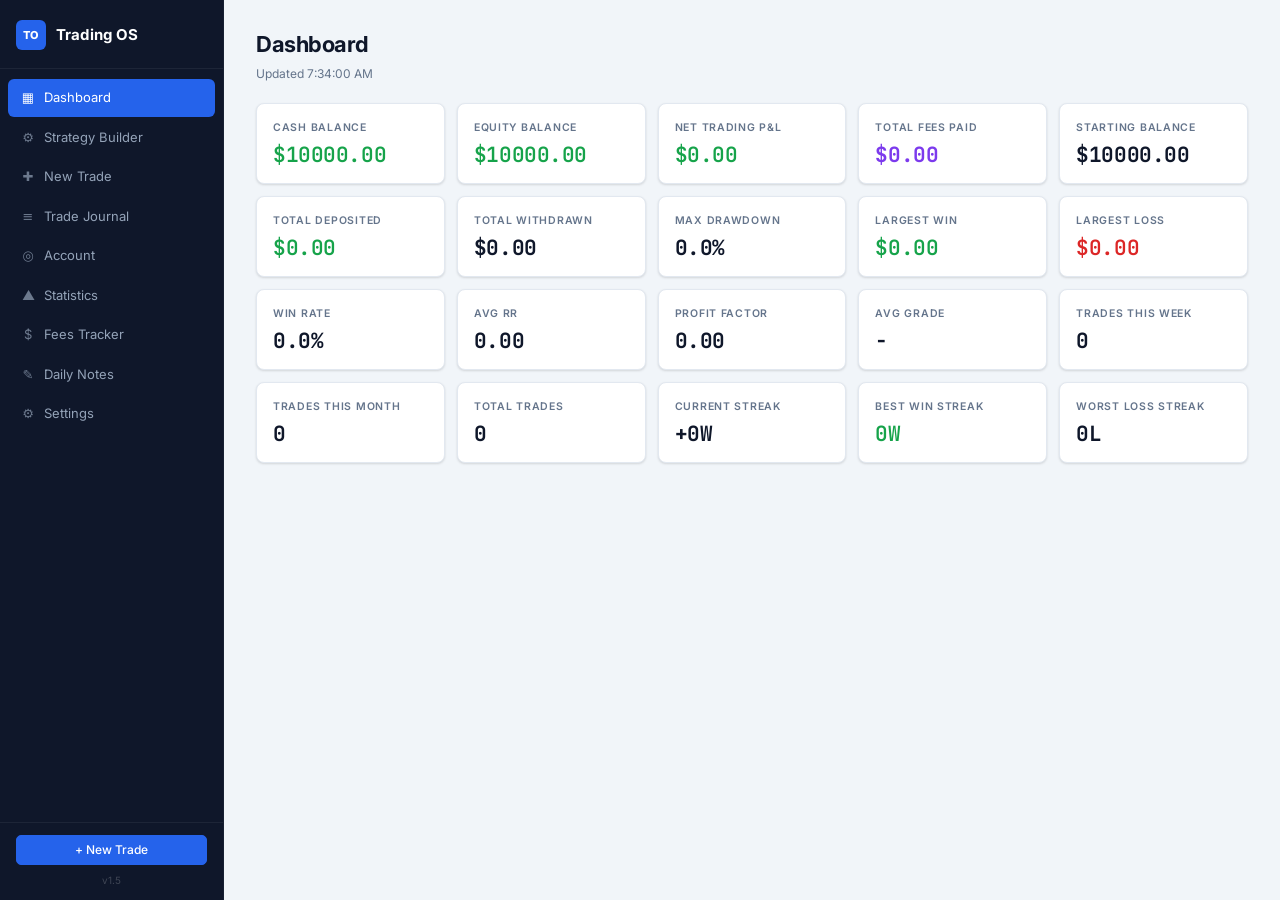
==== index.html @ f5982e49 "Version 1.7 Swap and commission fees on each trade" ====
<!DOCTYPE html>
<html lang="en">
<head>
  <meta charset="UTF-8"/>
  <meta name="viewport" content="width=device-width,initial-scale=1.0"/>
  <title>Trading OS v1.5</title>
  <link rel="preconnect" href="https://fonts.googleapis.com">
  <link rel="preconnect" href="https://fonts.gstatic.com" crossorigin>
  <link href="https://fonts.googleapis.com/css2?family=Inter:wght@400;500;600;700&family=JetBrains+Mono:wght@400;600&display=swap" rel="stylesheet">
  <link rel="stylesheet" href="style.css"/>
</head>
<body>

<div id="notification-container"></div>

<!-- CONFIRM -->
<div id="confirm-overlay" class="hidden">
  <div id="confirm-box">
    <p id="confirm-message"></p>
    <div class="confirm-actions">
      <button id="confirm-yes" class="btn btn-danger">Yes</button>
      <button id="confirm-no" class="btn">No</button>
    </div>
  </div>
</div>

<!-- TRANSACTION MODAL -->
<div id="txn-overlay" class="hidden">
  <div id="txn-box">
    <h2 id="txn-title" class="section-title" style="font-size:15px;margin-bottom:4px">Add Transaction</h2>
    <p id="txn-balance-info" style="font-size:12px;color:var(--text-muted);margin-bottom:14px"></p>
    <div class="form-grid">
      <label>Type
        <select id="txn-type">
          <option value="deposit">Deposit</option>
          <option value="withdrawal">Withdrawal</option>
        </select>
      </label>
      <label>Date <input type="date" id="txn-date"/></label>
      <label class="full-width">Amount ($)
        <input type="number" id="txn-amount" step="0.01" min="0.01" placeholder="0.00"/>
      </label>
      <label class="full-width">Note (optional)
        <input type="text" id="txn-note" placeholder="e.g. Monthly top-up"/>
      </label>
    </div>
    <div class="confirm-actions" style="margin-top:16px">
      <button id="txn-save" class="btn btn-primary">Save</button>
      <button id="txn-cancel" class="btn">Cancel</button>
    </div>
  </div>
</div>

<!-- APP -->
<div id="app">

  <!-- SIDEBAR -->
  <nav id="sidebar">
    <div id="sidebar-header">
      <div class="logo-mark">TO</div>
      <span class="logo-text">Trading OS</span>
    </div>
    <ul id="nav-list">
      <li class="nav-item active" data-tab="dashboard">
        <span class="nav-icon">▦</span> Dashboard
      </li>
      <li class="nav-item" data-tab="strategy">
        <span class="nav-icon">⚙</span> Strategy Builder
      </li>
      <li class="nav-item" data-tab="new-trade">
        <span class="nav-icon">✚</span> New Trade
      </li>
      <li class="nav-item" data-tab="journal">
        <span class="nav-icon">≡</span> Trade Journal
      </li>
      <li class="nav-item" data-tab="account">
        <span class="nav-icon">◎</span> Account
      </li>
      <li class="nav-item" data-tab="statistics">
        <span class="nav-icon">▲</span> Statistics
      </li>
      <li class="nav-item" data-tab="fees">
        <span class="nav-icon">$</span> Fees Tracker
      </li>
      <li class="nav-item" data-tab="daily">
        <span class="nav-icon">✎</span> Daily Notes
      </li>
      <li class="nav-item" data-tab="settings">
        <span class="nav-icon">⚙</span> Settings
      </li>
    </ul>
    <div id="sidebar-footer">
      <button class="btn btn-sm btn-accent" id="btn-new-trade-quick" title="Ctrl+N">+ New Trade</button>
      <div class="sidebar-version">v1.5</div>
    </div>
  </nav>

  <!-- MAIN -->
  <main id="main-content">

    <!-- DASHBOARD -->
    <section id="tab-dashboard" class="tab-section active">
      <div class="page-header">
        <h1 class="page-title">Dashboard</h1>
        <div class="page-header-actions">
          <span id="dash-last-updated" class="text-muted" style="font-size:12px"></span>
        </div>
      </div>
      <div id="dashboard-cards" class="card-grid"></div>
      <div id="dashboard-recent" style="margin-top:20px"></div>
    </section>

    <!-- STRATEGY -->
    <section id="tab-strategy" class="tab-section">
      <div class="page-header">
        <h1 class="page-title">Strategy Builder</h1>
        <p class="page-desc">Define your trading rules. The checklist in New Trade rebuilds automatically.</p>
      </div>
      <div id="strategy-toolbar" class="toolbar">
        <button class="btn btn-sm" id="btn-add-category">+ Add Category</button>
        <button class="btn btn-sm btn-primary" id="btn-save-strategy">Save Strategy</button>
      </div>
      <div id="strategy-builder"></div>
    </section>

    <!-- NEW TRADE -->
    <section id="tab-new-trade" class="tab-section">
      <div class="page-header">
        <h1 class="page-title" id="trade-form-title">New Trade</h1>
      </div>
      <div id="trade-form-wrap">

        <!-- LEFT -->
        <div id="trade-form-left">
          <div class="form-section">
            <h2 class="section-title">Trade Details</h2>
            <div class="form-grid">
              <label>Pair <input type="text" id="f-pair" placeholder="e.g. XAUUSD"/></label>
              <label>Direction
                <select id="f-direction">
                  <option value="BUY">BUY</option>
                  <option value="SELL">SELL</option>
                </select>
              </label>
              <label>Date <input type="date" id="f-date"/></label>
              <label>Time <input type="time" id="f-time"/></label>
              <label>Session
                <select id="f-session">
                  <option>London</option><option>New York</option>
                  <option>Asian</option><option>London/NY Overlap</option><option>Other</option>
                </select>
              </label>
              <label>HTF Bias
                <select id="f-htf">
                  <option>Bullish</option><option>Bearish</option><option>Neutral</option>
                </select>
              </label>
              <label>Entry TF <input type="text" id="f-ltf" placeholder="e.g. 15M"/></label>
              <label>Entry Price <input type="number" id="f-entry" step="any"/></label>
              <label>Stop Loss <input type="number" id="f-sl" step="any"/></label>
              <label>Take Profit <input type="number" id="f-tp" step="any"/></label>
              <label>Risk % <input type="number" id="f-risk" step="0.01"/></label>
              <label>RR <input type="number" id="f-rr" step="0.1"/></label>
              <label>Outcome
                <select id="f-outcome">
                  <option value="">-- Pending --</option>
                  <option value="WIN">WIN</option>
                  <option value="LOSS">LOSS</option>
                  <option value="BE">BREAKEVEN</option>
                </select>
              </label>
              <label>Gross P&amp;L ($)
                <input type="number" id="f-pnl" step="0.01" placeholder="Before fees"/>
              </label>
              <label>Duration <input type="text" id="f-duration" placeholder="e.g. 2h 30m"/></label>
              <label>News Nearby?
                <select id="f-news">
                  <option value="no">No</option><option value="yes">Yes</option>
                </select>
              </label>
            </div>
          </div>

          <!-- FEES SECTION -->
          <div class="form-section fees-section">
            <h2 class="section-title">
              Fees &amp; Costs
              <span class="section-badge">auto-deducted from net P&amp;L</span>
            </h2>
            <div class="form-grid">
              <label>
                Commission ($)
                <div class="input-with-hint">
                  <input type="number" id="f-commission" step="0.01" min="0" placeholder="0.00"/>
                </div>
                <span class="field-hint">Broker commission per trade</span>
              </label>
              <label>
                Swap / Overnight ($)
                <div class="input-with-hint">
                  <input type="number" id="f-swap" step="0.01" placeholder="0.00 (neg = cost)"/>
                </div>
                <span class="field-hint">Negative = fee paid, Positive = credit received</span>
              </label>
              <label>
                Other Fees ($)
                <input type="number" id="f-other-fees" step="0.01" min="0" placeholder="0.00"/>
                <span class="field-hint">Slippage, spreads, etc.</span>
              </label>
              <label class="full-width net-pnl-display">
                Net P&amp;L (after fees)
                <div id="net-pnl-value" class="net-pnl-value">—</div>
                <span class="field-hint">Gross P&amp;L − Commission − Swap − Other Fees</span>
              </label>
            </div>
          </div>

          <div class="form-section">
            <h2 class="section-title">Tags &amp; Media</h2>
            <div class="form-grid">
              <label class="full-width">Tags <input type="text" id="f-tags" placeholder="comma separated"/></label>
              <label class="full-width">Screenshot URL <input type="text" id="f-screenshot" placeholder="https://..."/></label>
            </div>
            <div id="screenshot-preview-wrap" class="hidden" style="margin-top:10px">
              <img id="screenshot-preview-img" alt="Screenshot"
                style="max-width:100%;max-height:260px;border-radius:4px;border:1px solid var(--border);object-fit:contain"/>
            </div>
          </div>

          <div class="form-section">
            <h2 class="section-title">Psychology</h2>
            <div id="psychology-sliders"></div>
            <label class="full-width emotion-notes-label">Emotion Notes
              <textarea id="f-emotion-notes" rows="3" placeholder="How were you feeling?"></textarea>
            </label>
          </div>

          <div class="form-section">
            <h2 class="section-title">Mistakes</h2>
            <div id="mistakes-checks" class="tag-checks"></div>
            <div class="inline-add">
              <input type="text" id="new-mistake-input" placeholder="Add custom mistake"/>
              <button class="btn btn-sm" id="btn-add-mistake">Add</button>
            </div>
          </div>

          <div class="form-section">
            <h2 class="section-title">Strengths</h2>
            <div id="strengths-checks" class="tag-checks"></div>
            <div class="inline-add">
              <input type="text" id="new-strength-input" placeholder="Add custom strength"/>
              <button class="btn btn-sm" id="btn-add-strength">Add</button>
            </div>
          </div>

          <div class="form-section">
            <h2 class="section-title">Trade Notes</h2>
            <textarea id="f-notes" rows="4" placeholder="General trade notes..."></textarea>
          </div>
        </div>

        <!-- RIGHT -->
        <div id="trade-form-right">
          <div class="form-section">
            <h2 class="section-title">Strategy Checklist
              <input type="text" id="checklist-search" placeholder="Search rules..." style="font-weight:400;text-transform:none;letter-spacing:0;margin-left:8px;width:140px;font-size:12px"/>
            </h2>
            <div id="checklist-progress-bar-wrap">
              <div id="checklist-progress-bar"></div>
              <span id="checklist-progress-text">0%</span>
            </div>
            <div id="checklist-container"></div>
          </div>

          <div class="form-section" id="grade-panel">
            <h2 class="section-title">Auto Grade</h2>
            <div id="grade-display">
              <span id="grade-letter">-</span>
              <p id="grade-reason"></p>
            </div>
            <button class="btn btn-sm" id="btn-calc-grade">Calculate Grade</button>
          </div>

          <div class="form-section">
            <h2 class="section-title">AI Review</h2>
            <div id="ai-review-text">Fill in the trade details and calculate grade to see a review.</div>
          </div>

          <div class="form-actions">
            <button class="btn btn-primary" id="btn-save-trade">Save Trade</button>
            <button class="btn" id="btn-reset-form">Reset</button>
          </div>
        </div>

      </div>
    </section>

    <!-- JOURNAL -->
    <section id="tab-journal" class="tab-section">
      <div class="page-header">
        <h1 class="page-title">Trade Journal</h1>
      </div>
      <div class="toolbar">
        <input type="text" id="journal-search" placeholder="Search trades..."/>
        <select id="journal-filter-outcome">
          <option value="">All Outcomes</option>
          <option value="WIN">WIN</option>
          <option value="LOSS">LOSS</option>
          <option value="BE">BREAKEVEN</option>
        </select>
        <select id="journal-filter-pair"><option value="">All Pairs</option></select>
        <input type="date" id="journal-filter-from" title="From date"/>
        <input type="date" id="journal-filter-to"   title="To date"/>
        <button class="btn btn-sm" id="btn-clear-dates">✕ Dates</button>
      </div>
      <div class="toolbar" style="margin-top:-8px">
        <button class="btn btn-sm" id="btn-export-json">Export JSON</button>
        <button class="btn btn-sm" id="btn-import-json">Import JSON</button>
        <input type="file" id="import-file-input" accept=".json" class="hidden"/>
        <button class="btn btn-sm" id="btn-export-csv">Export Trades CSV</button>
        <button class="btn btn-sm" id="btn-export-site-zip">⬇ Download Site ZIP</button>
      </div>
      <div id="journal-table-wrap">
        <table id="journal-table">
          <thead>
            <tr>
              <th>Date</th><th>Pair</th><th>Dir</th><th>Outcome</th>
              <th>Gross P&amp;L</th><th>Fees</th><th>Net P&amp;L</th><th>RR</th><th>Grade</th><th>Actions</th>
            </tr>
          </thead>
          <tbody id="journal-tbody"></tbody>
        </table>
        <p id="journal-empty" class="empty-state">No trades yet. Add your first trade!</p>
      </div>
      <div id="journal-pagination" class="toolbar" style="margin-top:12px;justify-content:center"></div>
    </section>

    <!-- ACCOUNT -->
    <section id="tab-account" class="tab-section">
      <div class="page-header">
        <h1 class="page-title">Account</h1>
        <p class="page-desc">
          <strong>Cash Balance</strong> = what's actually in your broker account (starting + deposits − withdrawals).<br/>
          <strong>Equity Balance</strong> = cash + net trading P&amp;L (after all fees). Withdrawals are validated against equity.
        </p>
      </div>
      <div class="toolbar">
        <button class="btn btn-primary btn-sm" id="btn-add-deposit">+ Deposit</button>
        <button class="btn btn-sm" id="btn-add-withdrawal">− Withdrawal</button>
        <button class="btn btn-sm" id="btn-export-txn-csv">Export Transactions CSV</button>
      </div>
      <div id="account-balance-cards" class="card-grid" style="margin-bottom:20px"></div>
      <div class="form-section">
        <h2 class="section-title">Equity Curve
          <span style="font-size:10px;font-weight:400;margin-left:8px">
            <span style="color:var(--success)">● deposit</span> &nbsp;
            <span style="color:var(--danger)">● withdrawal</span> &nbsp;
            <span style="color:var(--accent)">● trade</span>
          </span>
        </h2>
        <canvas id="equity-canvas" height="180" style="width:100%;display:block"></canvas>
      </div>
      <div class="form-section">
        <h2 class="section-title">Transaction History</h2>
        <div id="txn-table-wrap">
          <table id="txn-table">
            <thead>
              <tr>
                <th>Date</th><th>Type</th><th>Amount</th>
                <th>Cash Balance After</th><th>Note</th><th>Actions</th>
              </tr>
            </thead>
            <tbody id="txn-tbody"></tbody>
          </table>
          <p id="txn-empty" class="empty-state">No transactions yet. Add a deposit to get started.</p>
        </div>
      </div>
    </section>

    <!-- STATISTICS -->
    <section id="tab-statistics" class="tab-section">
      <div class="page-header">
        <h1 class="page-title">Statistics</h1>
      </div>
      <div id="stats-content"></div>
    </section>

    <!-- FEES TRACKER -->
    <section id="tab-fees" class="tab-section">
      <div class="page-header">
        <h1 class="page-title">Fees Tracker</h1>
        <p class="page-desc">Track the real cost of trading — commissions, swaps, and other charges across your history.</p>
      </div>
      <div id="fees-content"></div>
    </section>

    <!-- DAILY NOTES -->
    <section id="tab-daily" class="tab-section">
      <div class="page-header">
        <h1 class="page-title">Daily Notes</h1>
        <p class="page-desc">Record your pre-session plan, market bias, and post-session reflections.</p>
      </div>
      <div class="form-section">
        <h2 class="section-title">Write a Note</h2>
        <div class="form-grid" style="margin-bottom:10px">
          <label>Date <input type="date" id="daily-note-date"/></label>
        </div>
        <textarea id="daily-note-text" rows="7"
          placeholder="Pre-session: Market bias, key levels, plan...&#10;Post-session: What went well, what to improve..."></textarea>
        <div class="form-actions" style="margin-top:10px">
          <button class="btn btn-primary" id="btn-save-daily-note">Save Note</button>
        </div>
      </div>
      <div class="form-section">
        <h2 class="section-title">Note History</h2>
        <div id="daily-notes-list"></div>
      </div>
    </section>

    <!-- SETTINGS -->
    <section id="tab-settings" class="tab-section">
      <div class="page-header">
        <h1 class="page-title">Settings</h1>
      </div>
      <div id="settings-content">
        <div class="form-section">
          <h2 class="section-title">Account</h2>
          <div class="form-grid">
            <label>Starting Balance ($) <input type="number" id="s-starting-balance" step="0.01"/></label>
            <label>Current Balance ($)  <input type="number" id="s-current-balance"  step="0.01"/></label>
            <label>Default Risk %       <input type="number" id="s-default-risk"      step="0.01"/></label>
            <label>Default RR           <input type="number" id="s-default-rr"        step="0.1"/></label>
            <label>Currency             <input type="text"   id="s-currency" placeholder="USD"/></label>
            <label>Timezone             <input type="text"   id="s-timezone" placeholder="UTC+2"/></label>
          </div>
        </div>
        <div class="form-section">
          <h2 class="section-title">Default Fees</h2>
          <p class="page-desc" style="margin-bottom:10px">These values pre-fill the fees on each new trade. You can override per trade.</p>
          <div class="form-grid">
            <label>Default Commission ($) <input type="number" id="s-default-commission" step="0.01" min="0" placeholder="0.00"/></label>
            <label>Default Swap ($)       <input type="number" id="s-default-swap"       step="0.01" placeholder="0.00"/></label>
            <label>Default Other Fees ($) <input type="number" id="s-default-other-fees" step="0.01" min="0" placeholder="0.00"/></label>
          </div>
        </div>
        <div class="form-section">
          <h2 class="section-title">Appearance</h2>
          <div class="form-grid">
            <label>Theme
              <select id="s-theme">
                <option value="system">System Default</option>
                <option value="light">Light</option>
                <option value="dark">Dark</option>
              </select>
            </label>
            <label>Accent Color <input type="color" id="s-accent-color"/></label>
          </div>
        </div>
        <div class="form-section">
          <h2 class="section-title">Data</h2>
          <p class="page-desc" style="margin-bottom:10px">
            Export JSON contains all trades, transactions, daily notes, and strategy.
            "Download Site ZIP" packages the three app files so you can run it offline.
          </p>
          <div class="btn-row">
            <button class="btn btn-sm" id="btn-backup">Backup All Data</button>
            <button class="btn btn-sm btn-danger" id="btn-clear-all">Clear All Data</button>
          </div>
        </div>
        <div class="form-actions">
          <button class="btn btn-primary" id="btn-save-settings">Save Settings</button>
        </div>
      </div>
    </section>

  </main>
</div>

<script src="script.js"></script>
</body>
</html>
---- style.css ----
/* ============================================================
   TRADING OS v1.5 — style.css
   Upgraded: sharper UI, fees styling, improved hierarchy
   ============================================================ */

/* ---------- RESET ---------- */
*, *::before, *::after { box-sizing: border-box; margin: 0; padding: 0; }
ul { list-style: none; }
button { cursor: pointer; font: inherit; }
input, select, textarea { font: inherit; }

/* ---------- TOKENS (light defaults) ---------- */
:root {
  --accent:      #2563eb;
  --accent-h:    #1d4ed8;
  --accent-soft: rgba(37,99,235,0.10);
  --bg:          #f1f5f9;
  --surface:     #ffffff;
  --surface2:    #f8fafc;
  --border:      #e2e8f0;
  --border-strong: #cbd5e1;
  --text:        #0f172a;
  --text-muted:  #64748b;
  --sidebar-bg:  #0f172a;
  --sidebar-txt: #94a3b8;
  --danger:      #dc2626;
  --success:     #16a34a;
  --warning:     #d97706;
  --fee-color:   #7c3aed;
  --radius:      8px;
  --radius-sm:   5px;
  --shadow:      0 1px 3px rgba(0,0,0,.08), 0 1px 2px rgba(0,0,0,.06);
  --shadow-md:   0 4px 12px rgba(0,0,0,.10);
  --trans:       140ms ease;
  --sidebar-w:   224px;
  --font-main:   'Inter', system-ui, -apple-system, sans-serif;
  --font-mono:   'JetBrains Mono', 'Fira Code', monospace;
}

/* System dark */
@media (prefers-color-scheme: dark) {
  :root:not([data-theme="light"]) {
    --bg:         #0a0f1a;
    --surface:    #111827;
    --surface2:   #1e2535;
    --border:     #1e2d3d;
    --border-strong: #2d3f55;
    --text:       #f1f5f9;
    --text-muted: #64748b;
    --sidebar-bg: #060d18;
    --shadow:     0 1px 3px rgba(0,0,0,.4);
    --shadow-md:  0 4px 12px rgba(0,0,0,.4);
    --fee-color:  #a78bfa;
  }
}
[data-theme="dark"] {
  --bg:         #0a0f1a;
  --surface:    #111827;
  --surface2:   #1e2535;
  --border:     #1e2d3d;
  --border-strong: #2d3f55;
  --text:       #f1f5f9;
  --text-muted: #64748b;
  --sidebar-bg: #060d18;
  --shadow:     0 1px 3px rgba(0,0,0,.4);
  --shadow-md:  0 4px 12px rgba(0,0,0,.4);
  --fee-color:  #a78bfa;
}
[data-theme="light"] {
  --bg:         #f1f5f9;
  --surface:    #ffffff;
  --surface2:   #f8fafc;
  --border:     #e2e8f0;
  --border-strong: #cbd5e1;
  --text:       #0f172a;
  --text-muted: #64748b;
  --sidebar-bg: #0f172a;
  --shadow:     0 1px 3px rgba(0,0,0,.08), 0 1px 2px rgba(0,0,0,.06);
  --fee-color:  #7c3aed;
}

/* ---------- BASE ---------- */
html, body { height: 100%; }
body {
  background: var(--bg);
  color: var(--text);
  font-family: var(--font-main);
  font-size: 14px;
  line-height: 1.5;
  -webkit-font-smoothing: antialiased;
}

/* ---------- APP LAYOUT ---------- */
#app { display: flex; height: 100vh; overflow: hidden; }

/* ---------- SIDEBAR ---------- */
#sidebar {
  width: var(--sidebar-w);
  min-width: var(--sidebar-w);
  background: var(--sidebar-bg);
  display: flex;
  flex-direction: column;
  overflow-y: auto;
  border-right: 1px solid rgba(255,255,255,.04);
}
#sidebar-header {
  padding: 20px 16px 18px;
  border-bottom: 1px solid rgba(255,255,255,.06);
  display: flex;
  align-items: center;
  gap: 10px;
}
.logo-mark {
  width: 30px; height: 30px;
  background: var(--accent);
  border-radius: 6px;
  display: flex; align-items: center; justify-content: center;
  font-size: 11px; font-weight: 800; color: #fff;
  letter-spacing: -.02em;
  flex-shrink: 0;
}
.logo-text { font-weight: 700; font-size: 15px; color: #fff; letter-spacing: .01em; }
#nav-list { flex: 1; padding: 10px 8px; }
.nav-item {
  padding: 9px 12px;
  color: var(--sidebar-txt);
  border-radius: 6px;
  margin-bottom: 2px;
  cursor: pointer;
  transition: background var(--trans), color var(--trans);
  font-size: 13px;
  display: flex;
  align-items: center;
  gap: 8px;
}
.nav-icon { font-size: 13px; opacity: .7; width: 16px; text-align: center; }
.nav-item:hover  { background: rgba(255,255,255,.06); color: #e2e8f0; }
.nav-item.active { background: var(--accent); color: #fff; }
.nav-item.active .nav-icon { opacity: 1; }
#sidebar-footer {
  padding: 12px 16px;
  border-top: 1px solid rgba(255,255,255,.06);
  display: flex;
  flex-direction: column;
  gap: 8px;
}
.sidebar-version { font-size: 10px; color: rgba(255,255,255,.2); text-align: center; }

/* ---------- MAIN ---------- */
#main-content {
  flex: 1;
  overflow-y: auto;
  padding: 28px 32px;
  background: var(--bg);
}
.tab-section { display: none; }
.tab-section.active { display: block; }

.page-header {
  margin-bottom: 20px;
}
.page-header-actions {
  display: flex;
  align-items: center;
  gap: 8px;
  margin-top: 4px;
}
.page-title { font-size: 22px; font-weight: 700; color: var(--text); letter-spacing: -.02em; }
.page-desc  { color: var(--text-muted); margin-top: 4px; font-size: 13px; line-height: 1.6; }
.section-title {
  font-size: 11px; font-weight: 600;
  text-transform: uppercase; letter-spacing: .08em;
  color: var(--text-muted); margin-bottom: 14px;
  display: flex; align-items: center; gap: 8px;
}
.section-badge {
  font-size: 10px; font-weight: 500;
  background: var(--accent-soft);
  color: var(--accent);
  padding: 2px 7px;
  border-radius: 99px;
  text-transform: none;
  letter-spacing: 0;
}

/* ---------- BUTTONS ---------- */
.btn {
  display: inline-flex; align-items: center; gap: 5px;
  padding: 7px 14px;
  border-radius: var(--radius-sm);
  border: 1px solid var(--border);
  background: var(--surface);
  color: var(--text);
  font-size: 13px;
  font-weight: 500;
  transition: background var(--trans), border-color var(--trans), box-shadow var(--trans);
  white-space: nowrap;
}
.btn:hover    { background: var(--surface2); border-color: var(--border-strong); }
.btn-primary  { background: var(--accent);  color: #fff; border-color: var(--accent); }
.btn-primary:hover { background: var(--accent-h); border-color: var(--accent-h); box-shadow: 0 2px 8px rgba(37,99,235,.3); }
.btn-accent   { background: var(--accent); color: #fff; border-color: var(--accent); width: 100%; justify-content: center; }
.btn-accent:hover { background: var(--accent-h); }
.btn-danger   { background: var(--danger);  color: #fff; border-color: var(--danger); }
.btn-sm       { padding: 5px 10px; font-size: 12px; }
.btn-row      { display: flex; gap: 8px; flex-wrap: wrap; }

/* ---------- FORM ---------- */
.form-section {
  background: var(--surface);
  border: 1px solid var(--border);
  border-radius: var(--radius);
  padding: 20px;
  margin-bottom: 14px;
  box-shadow: var(--shadow);
}
.form-grid {
  display: grid;
  grid-template-columns: repeat(auto-fill, minmax(190px, 1fr));
  gap: 14px;
}
.form-grid label, label.full-width {
  display: flex; flex-direction: column; gap: 5px;
  font-size: 12px; color: var(--text-muted); font-weight: 600;
  letter-spacing: .02em;
}
.form-grid label.full-width { grid-column: 1 / -1; }
label.emotion-notes-label {
  display: flex; flex-direction: column; gap: 5px;
  font-size: 12px; color: var(--text-muted); font-weight: 600;
  letter-spacing: .02em;
  margin-top: 12px;
}
input[type="text"], input[type="number"], input[type="date"],
input[type="time"], input[type="color"], select, textarea {
  padding: 7px 10px;
  border: 1px solid var(--border);
  border-radius: var(--radius-sm);
  background: var(--bg);
  color: var(--text);
  width: 100%;
  transition: border-color var(--trans), box-shadow var(--trans);
  font-size: 13px;
}
input:focus, select:focus, textarea:focus {
  outline: none;
  border-color: var(--accent);
  box-shadow: 0 0 0 3px var(--accent-soft);
}
textarea { resize: vertical; }
.form-actions { display: flex; gap: 8px; margin-top: 10px; }
.field-hint {
  font-size: 10.5px;
  color: var(--text-muted);
  font-weight: 400;
  letter-spacing: 0;
  line-height: 1.4;
  opacity: .8;
}

/* ---------- FEES SECTION ---------- */
.fees-section {
  border-color: rgba(124,58,237,.2);
  background: color-mix(in srgb, var(--fee-color) 4%, var(--surface));
}
.fees-section .section-title {
  color: var(--fee-color);
}
.fees-section input:focus {
  border-color: var(--fee-color);
  box-shadow: 0 0 0 3px rgba(124,58,237,.12);
}
.net-pnl-display { grid-column: 1 / -1; }
.net-pnl-value {
  font-size: 24px;
  font-weight: 700;
  font-family: var(--font-mono);
  color: var(--text);
  padding: 8px 0 2px;
  letter-spacing: -.02em;
}
.net-pnl-value.positive { color: var(--success); }
.net-pnl-value.negative { color: var(--danger); }

/* ---------- TOOLBAR ---------- */
.toolbar {
  display: flex; align-items: center;
  gap: 8px; flex-wrap: wrap; margin-bottom: 16px;
}
.toolbar input[type="text"],
.toolbar input[type="date"],
.toolbar select { width: auto; min-width: 120px; }

/* ---------- DASHBOARD CARDS ---------- */
.card-grid {
  display: grid;
  grid-template-columns: repeat(auto-fill, minmax(168px, 1fr));
  gap: 12px;
}
.dash-card {
  background: var(--surface);
  border: 1px solid var(--border);
  border-radius: var(--radius);
  padding: 16px;
  box-shadow: var(--shadow);
  transition: box-shadow var(--trans), border-color var(--trans);
}
.dash-card:hover { box-shadow: var(--shadow-md); border-color: var(--border-strong); }
.dash-card-label {
  font-size: 10.5px; font-weight: 600;
  text-transform: uppercase; letter-spacing: .07em;
  color: var(--text-muted); margin-bottom: 6px;
}
.dash-card-value {
  font-size: 21px; font-weight: 700; color: var(--text);
  line-height: 1.2; font-family: var(--font-mono);
  letter-spacing: -.02em;
}
.dash-card-value.positive { color: var(--success); }
.dash-card-value.negative { color: var(--danger); }
.dash-card-value.fee-value { color: var(--fee-color); }

/* ---------- TRADE FORM LAYOUT ---------- */
#trade-form-wrap {
  display: grid;
  grid-template-columns: 1fr 380px;
  gap: 16px;
  align-items: start;
}
@media (max-width: 1060px) {
  #trade-form-wrap { grid-template-columns: 1fr; }
}

/* ---------- CHECKLIST ---------- */
#checklist-search-wrap { margin-bottom: 10px; }
#checklist-progress-bar-wrap {
  height: 6px; background: var(--border);
  border-radius: 99px; overflow: hidden; margin-bottom: 14px; position: relative;
}
#checklist-progress-bar {
  height: 100%; background: var(--accent);
  border-radius: 99px; transition: width .3s ease;
}
#checklist-progress-text {
  position: absolute; right: 0; top: -18px;
  font-size: 11px; color: var(--text-muted); font-weight: 600;
}
.checklist-category { margin-bottom: 10px; }
.checklist-cat-header {
  display: flex; align-items: center; justify-content: space-between;
  cursor: pointer; padding: 6px 0;
  border-bottom: 1px solid var(--border);
  margin-bottom: 8px; user-select: none;
}
.checklist-cat-name  { font-weight: 600; font-size: 12.5px; }
.checklist-cat-toggle { font-size: 12px; color: var(--text-muted); }
.checklist-items { display: flex; flex-direction: column; gap: 6px; }
.checklist-item {
  display: flex; align-items: flex-start; gap: 8px; padding: 4px 2px;
}
.checklist-item input[type="checkbox"] {
  width: 15px; min-width: 15px; height: 15px;
  margin-top: 2px; accent-color: var(--accent);
}
.checklist-item-label { display: flex; flex-direction: column; }
.checklist-item-name  { font-size: 13px; color: var(--text); }
.checklist-item-desc  { font-size: 11px; color: var(--text-muted); }
.checklist-item-required { font-size: 10px; color: var(--danger); font-weight: 600; }

/* ---------- GRADE ---------- */
#grade-display { display: flex; align-items: center; gap: 14px; margin-bottom: 10px; }
#grade-letter {
  font-size: 40px; font-weight: 800;
  min-width: 52px; text-align: center; color: var(--accent);
  font-family: var(--font-mono);
}
#grade-reason   { font-size: 12px; color: var(--text-muted); flex: 1; white-space: pre-line; }
#ai-review-text { font-size: 13px; color: var(--text); line-height: 1.7; font-style: italic; }

/* ---------- PSYCHOLOGY SLIDERS ---------- */
.psych-slider-row {
  display: grid; grid-template-columns: 110px 1fr 30px;
  align-items: center; gap: 10px; margin-bottom: 8px;
}
.psych-label { font-size: 12.5px; color: var(--text-muted); }
.psych-val   { font-size: 12px; text-align: right; color: var(--text); font-weight: 700;
               font-family: var(--font-mono); }
input[type="range"] { accent-color: var(--accent); width: 100%; }

/* ---------- TAG CHECKS ---------- */
.tag-checks { display: flex; flex-wrap: wrap; gap: 6px; margin-bottom: 10px; }
.tag-check {
  display: inline-flex; align-items: center; gap: 5px;
  padding: 4px 10px; border-radius: 99px;
  border: 1px solid var(--border); background: var(--surface2);
  font-size: 12px; cursor: pointer;
  transition: background var(--trans), border-color var(--trans);
}
.tag-check input[type="checkbox"] { accent-color: var(--accent); }
.tag-check:has(input:checked) {
  border-color: var(--accent);
  background: var(--accent-soft);
}

/* ---------- INLINE ADD ---------- */
.inline-add { display: flex; gap: 6px; }
.inline-add input { flex: 1; }

/* ---------- STRATEGY BUILDER ---------- */
.strategy-category {
  background: var(--surface); border: 1px solid var(--border);
  border-radius: var(--radius); margin-bottom: 12px;
  box-shadow: var(--shadow); overflow: hidden;
}
.strategy-cat-header {
  display: flex; align-items: center; gap: 8px;
  padding: 12px 14px; background: var(--surface2);
  border-bottom: 1px solid var(--border);
}
.strategy-cat-name {
  flex: 1; font-weight: 600; font-size: 13.5px;
  border: none; background: transparent;
  color: var(--text); padding: 2px 4px; border-radius: 3px;
}
.strategy-cat-name:focus { outline: 1px solid var(--accent); }
.strategy-rules-list {
  padding: 10px 14px; display: flex; flex-direction: column; gap: 6px;
}
.strategy-rule {
  display: grid;
  grid-template-columns: 1fr 1fr auto auto 40px auto;
  gap: 8px; align-items: center;
}
.strategy-rule input, .strategy-rule select { padding: 5px 8px; font-size: 12px; }
.strategy-rule-delete {
  color: var(--danger); background: none; border: none;
  font-size: 16px; line-height: 1; padding: 2px 4px;
}
.strategy-rule-delete:hover { opacity: .7; }
.strategy-add-rule { display: flex; gap: 6px; padding: 8px 14px 12px; }

/* ---------- JOURNAL TABLE ---------- */
#journal-table-wrap { overflow-x: auto; }
#journal-table {
  width: 100%; border-collapse: collapse;
  background: var(--surface); border-radius: var(--radius);
  overflow: hidden; box-shadow: var(--shadow);
}
#journal-table th {
  background: var(--surface2); padding: 10px 12px; text-align: left;
  font-size: 11px; font-weight: 600; text-transform: uppercase;
  letter-spacing: .06em; color: var(--text-muted);
  border-bottom: 1px solid var(--border);
}
#journal-table td {
  padding: 10px 12px; border-bottom: 1px solid var(--border);
  font-size: 13px; vertical-align: middle;
}
#journal-table tr:last-child td { border-bottom: none; }
#journal-table tr:hover td { background: var(--surface2); }
.fee-cell { color: var(--fee-color); font-family: var(--font-mono); font-size: 12px; }

/* ---------- BADGES ---------- */
.badge {
  display: inline-block; padding: 2px 8px;
  border-radius: 99px; font-size: 11px; font-weight: 600;
}
.badge-win        { background: color-mix(in srgb, var(--success) 12%, transparent); color: var(--success); }
.badge-loss       { background: color-mix(in srgb, var(--danger)  12%, transparent); color: var(--danger); }
.badge-be         { background: color-mix(in srgb, var(--warning) 12%, transparent); color: var(--warning); }
.badge-pending    { background: var(--surface2); color: var(--text-muted); }
.badge-deposit    { background: color-mix(in srgb, var(--success) 12%, transparent); color: var(--success); }
.badge-withdrawal { background: color-mix(in srgb, var(--danger)  12%, transparent); color: var(--danger); }
.badge-fee        { background: color-mix(in srgb, var(--fee-color) 12%, transparent); color: var(--fee-color); }

.empty-state { text-align: center; padding: 48px; color: var(--text-muted); display: none; font-size: 13px; }
.tbl-actions { display: flex; gap: 4px; }

/* ---------- STATS ---------- */
.stats-group {
  background: var(--surface); border: 1px solid var(--border);
  border-radius: var(--radius); padding: 20px;
  margin-bottom: 14px; box-shadow: var(--shadow);
}
.stats-table { width: 100%; border-collapse: collapse; }
.stats-table th, .stats-table td {
  padding: 9px 10px; text-align: left;
  border-bottom: 1px solid var(--border); font-size: 13px;
}
.stats-table th { font-size: 11px; font-weight: 600; text-transform: uppercase;
  letter-spacing: .05em; color: var(--text-muted); }
.stats-table tr:last-child td { border-bottom: none; }
.stats-table td:not(:first-child) { font-family: var(--font-mono); font-size: 12px; }

/* ---------- FEES TRACKER ---------- */
.fees-summary-grid {
  display: grid;
  grid-template-columns: repeat(auto-fill, minmax(180px, 1fr));
  gap: 12px;
  margin-bottom: 20px;
}
.fees-card {
  background: var(--surface);
  border: 1px solid var(--border);
  border-top: 3px solid var(--fee-color);
  border-radius: var(--radius);
  padding: 16px;
  box-shadow: var(--shadow);
}
.fees-card-label {
  font-size: 10.5px; font-weight: 600;
  text-transform: uppercase; letter-spacing: .07em;
  color: var(--text-muted); margin-bottom: 6px;
}
.fees-card-value {
  font-size: 21px; font-weight: 700;
  color: var(--fee-color);
  font-family: var(--font-mono);
  letter-spacing: -.02em;
}

/* ---------- ACCOUNT BALANCE CARDS ---------- */
#account-balance-cards .dash-card { border-top: 3px solid var(--accent); }

/* ---------- TRANSACTION TABLE ---------- */
#txn-table-wrap { overflow-x: auto; }
#txn-table {
  width: 100%; border-collapse: collapse;
  background: var(--surface); border-radius: var(--radius); overflow: hidden;
}
#txn-table th {
  background: var(--surface2); padding: 10px 12px; text-align: left;
  font-size: 11px; font-weight: 600; text-transform: uppercase;
  letter-spacing: .06em; color: var(--text-muted);
  border-bottom: 1px solid var(--border);
}
#txn-table td {
  padding: 10px 12px; border-bottom: 1px solid var(--border);
  font-size: 13px; vertical-align: middle;
}
#txn-table tr:last-child td { border-bottom: none; }
#txn-table tr:hover td { background: var(--surface2); }

/* ---------- TRANSACTION MODAL ---------- */
#txn-overlay {
  position: fixed; inset: 0; background: rgba(0,0,0,.5);
  display: flex; align-items: center; justify-content: center; z-index: 9990;
  backdrop-filter: blur(4px);
}
#txn-overlay.hidden { display: none; }
#txn-box {
  background: var(--surface); border: 1px solid var(--border);
  border-radius: var(--radius); padding: 26px;
  min-width: 340px; max-width: 440px; width: 100%;
  box-shadow: 0 20px 60px rgba(0,0,0,.3);
}

/* ---------- NOTIFICATIONS ---------- */
#notification-container {
  position: fixed; top: 14px; right: 14px;
  display: flex; flex-direction: column; gap: 8px;
  z-index: 9999; pointer-events: none;
}
.notification {
  background: var(--surface); border: 1px solid var(--border);
  border-left: 4px solid var(--accent); padding: 11px 16px;
  border-radius: var(--radius); box-shadow: var(--shadow-md);
  font-size: 13px; pointer-events: auto; animation: slideIn .2s ease;
  min-width: 220px; max-width: 340px; font-weight: 500;
}
.notification.success { border-left-color: var(--success); }
.notification.error   { border-left-color: var(--danger); }
.notification.info    { border-left-color: var(--warning); }
@keyframes slideIn {
  from { transform: translateX(40px); opacity: 0; }
  to   { transform: translateX(0);    opacity: 1; }
}

/* ---------- CONFIRM DIALOG ---------- */
#confirm-overlay {
  position: fixed; inset: 0; background: rgba(0,0,0,.5);
  display: flex; align-items: center; justify-content: center; z-index: 9990;
  backdrop-filter: blur(4px);
}
#confirm-overlay.hidden { display: none; }
#confirm-box {
  background: var(--surface); border: 1px solid var(--border);
  border-radius: var(--radius); padding: 26px; min-width: 300px;
  box-shadow: 0 20px 60px rgba(0,0,0,.3);
}
#confirm-message { margin-bottom: 16px; font-size: 14px; line-height: 1.5; }
.confirm-actions { display: flex; gap: 8px; justify-content: flex-end; }

/* ---------- EQUITY CANVAS ---------- */
#equity-canvas { border-radius: 4px; }

/* ---------- DAILY NOTES ---------- */
.daily-note-item {
  border: 1px solid var(--border); border-radius: var(--radius);
  margin-bottom: 10px; overflow: hidden;
}
.daily-note-header {
  display: flex; align-items: center; justify-content: space-between;
  padding: 8px 12px; background: var(--surface2);
  border-bottom: 1px solid var(--border);
}
.daily-note-date { font-weight: 600; font-size: 13px; }
.daily-note-body {
  padding: 10px 12px; font-size: 13px;
  color: var(--text); white-space: pre-wrap; line-height: 1.6;
}

/* ---------- MISC ---------- */
.hidden { display: none !important; }
.text-muted { color: var(--text-muted); }
.positive   { color: var(--success); font-weight: 600; }
.negative   { color: var(--danger);  font-weight: 600; }
.mono { font-family: var(--font-mono); }
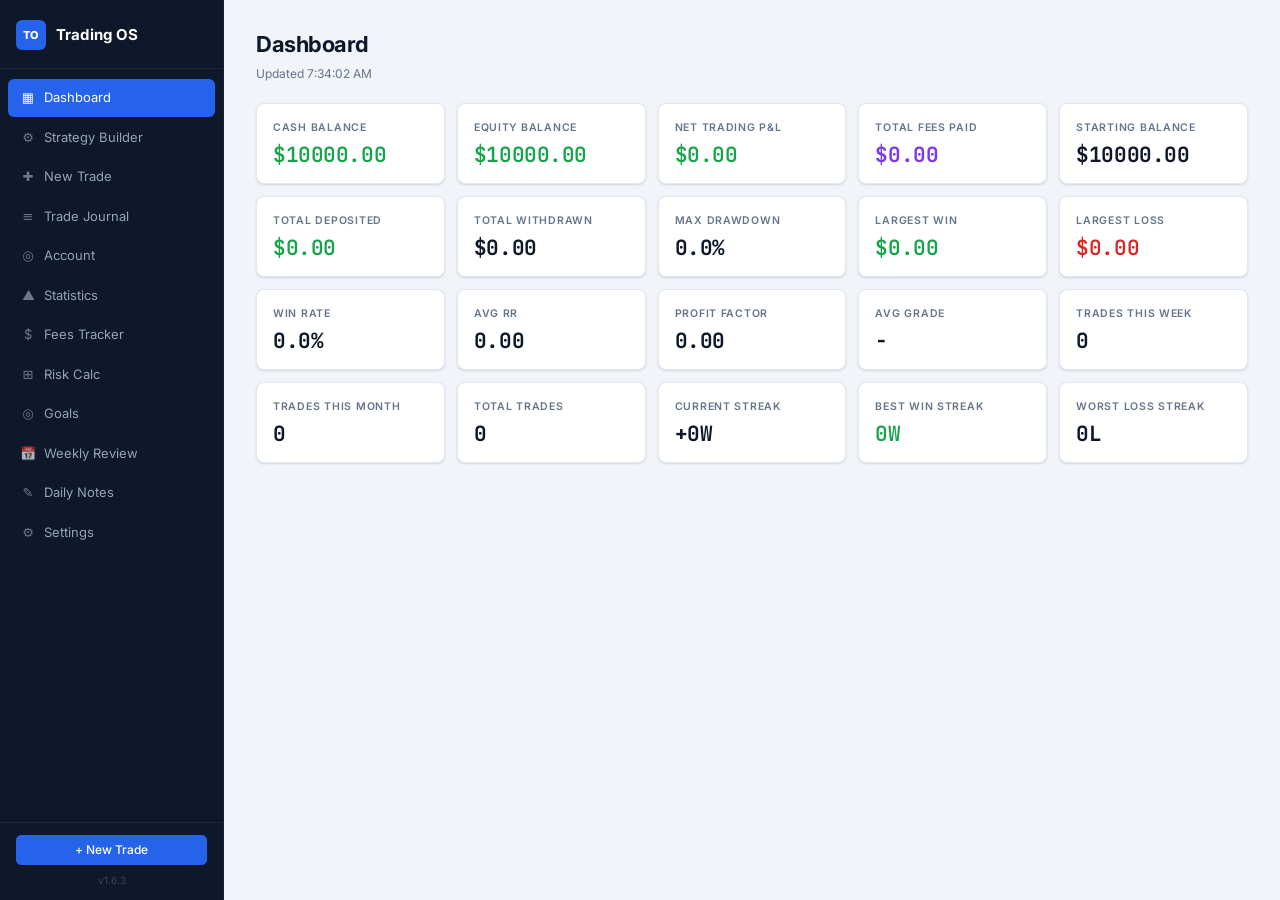
==== commit ce080e71: "Version 1.6.3 ⊞ Risk Calculator  Enter your balance (auto-pulled from equity), risk %, entry, SL, " ====
--- a/index.html
+++ b/index.html
@@ -3,7 +3,7 @@
 <head>
   <meta charset="UTF-8"/>
   <meta name="viewport" content="width=device-width,initial-scale=1.0"/>
-  <title>Trading OS v1.5</title>
+  <title>Trading OS v1.6.3</title>
   <link rel="preconnect" href="https://fonts.googleapis.com">
   <link rel="preconnect" href="https://fonts.gstatic.com" crossorigin>
   <link href="https://fonts.googleapis.com/css2?family=Inter:wght@400;500;600;700&family=JetBrains+Mono:wght@400;600&display=swap" rel="stylesheet">
@@ -82,6 +82,15 @@
       <li class="nav-item" data-tab="fees">
         <span class="nav-icon">$</span> Fees Tracker
       </li>
+      <li class="nav-item" data-tab="calculator">
+        <span class="nav-icon">⊞</span> Risk Calc
+      </li>
+      <li class="nav-item" data-tab="goals">
+        <span class="nav-icon">◎</span> Goals
+      </li>
+      <li class="nav-item" data-tab="weekly">
+        <span class="nav-icon">📅</span> Weekly Review
+      </li>
       <li class="nav-item" data-tab="daily">
         <span class="nav-icon">✎</span> Daily Notes
       </li>
@@ -91,7 +100,7 @@
     </ul>
     <div id="sidebar-footer">
       <button class="btn btn-sm btn-accent" id="btn-new-trade-quick" title="Ctrl+N">+ New Trade</button>
-      <div class="sidebar-version">v1.5</div>
+      <div class="sidebar-version">v1.6.3</div>
     </div>
   </nav>
 
@@ -394,6 +403,179 @@
       <div id="fees-content"></div>
     </section>
 
+    <!-- RISK CALCULATOR -->
+    <section id="tab-calculator" class="tab-section">
+      <div class="page-header">
+        <h1 class="page-title">Risk Calculator</h1>
+        <p class="page-desc">Calculate your position size before entering a trade. Results auto-populate into New Trade.</p>
+      </div>
+      <div id="calc-wrap">
+        <div class="form-section" id="calc-form-section">
+          <h2 class="section-title">Position Size Calculator</h2>
+          <div class="form-grid">
+            <label>Account Balance ($)
+              <input type="number" id="calc-balance" step="0.01" placeholder="e.g. 10000"/>
+              <span class="field-hint">Pulled from your equity balance automatically</span>
+            </label>
+            <label>Risk % per Trade
+              <input type="number" id="calc-risk-pct" step="0.01" placeholder="e.g. 1"/>
+              <span class="field-hint">How much of account to risk</span>
+            </label>
+            <label>Risk $ Amount
+              <input type="number" id="calc-risk-dollar" step="0.01" placeholder="Auto-calculated" readonly/>
+              <span class="field-hint">Balance × Risk %</span>
+            </label>
+            <label>Entry Price
+              <input type="number" id="calc-entry" step="any" placeholder="e.g. 1.08500"/>
+            </label>
+            <label>Stop Loss Price
+              <input type="number" id="calc-sl" step="any" placeholder="e.g. 1.08200"/>
+            </label>
+            <label>Take Profit Price
+              <input type="number" id="calc-tp" step="any" placeholder="e.g. 1.09100"/>
+            </label>
+            <label>Pair Type
+              <select id="calc-pair-type">
+                <option value="forex">Forex (e.g. EURUSD)</option>
+                <option value="gold">Gold (XAUUSD)</option>
+                <option value="indices">Indices / Custom</option>
+              </select>
+            </label>
+            <label>Pip/Point Value ($)
+              <input type="number" id="calc-pip-value" step="any" placeholder="e.g. 10"/>
+              <span class="field-hint">Value per pip/point per lot (standard)</span>
+            </label>
+          </div>
+          <div class="form-actions" style="margin-top:14px">
+            <button class="btn btn-primary" id="btn-calc-position">Calculate</button>
+            <button class="btn" id="btn-calc-to-trade">→ Send to New Trade</button>
+          </div>
+        </div>
+
+        <div class="form-section" id="calc-results-section">
+          <h2 class="section-title">Results</h2>
+          <div id="calc-results-grid" class="calc-results-grid">
+            <div class="calc-result-card">
+              <div class="calc-result-label">SL Distance (pips)</div>
+              <div class="calc-result-value" id="cr-sl-pips">—</div>
+            </div>
+            <div class="calc-result-card">
+              <div class="calc-result-label">TP Distance (pips)</div>
+              <div class="calc-result-value" id="cr-tp-pips">—</div>
+            </div>
+            <div class="calc-result-card">
+              <div class="calc-result-label">Risk : Reward</div>
+              <div class="calc-result-value" id="cr-rr">—</div>
+            </div>
+            <div class="calc-result-card">
+              <div class="calc-result-label">$ at Risk</div>
+              <div class="calc-result-value negative" id="cr-risk-dollar">—</div>
+            </div>
+            <div class="calc-result-card highlight">
+              <div class="calc-result-label">Lot Size</div>
+              <div class="calc-result-value" id="cr-lots">—</div>
+            </div>
+            <div class="calc-result-card">
+              <div class="calc-result-label">Potential Profit</div>
+              <div class="calc-result-value positive" id="cr-profit">—</div>
+            </div>
+          </div>
+
+          <h2 class="section-title" style="margin-top:20px">Trade Visualizer</h2>
+          <canvas id="calc-canvas" height="120" style="width:100%;display:block;border-radius:6px"></canvas>
+        </div>
+      </div>
+    </section>
+
+    <!-- GOALS -->
+    <section id="tab-goals" class="tab-section">
+      <div class="page-header">
+        <h1 class="page-title">Goals &amp; Limits</h1>
+        <p class="page-desc">Set monthly profit targets and daily/overall risk limits. Live progress tracked against your trade history.</p>
+      </div>
+      <div class="toolbar">
+        <button class="btn btn-primary btn-sm" id="btn-save-goals">Save Goals</button>
+      </div>
+      <div class="form-section">
+        <h2 class="section-title">Monthly Targets</h2>
+        <div class="form-grid">
+          <label>Monthly Profit Target ($)
+            <input type="number" id="g-monthly-target" step="0.01" min="0" placeholder="e.g. 500"/>
+            <span class="field-hint">Net P&L goal for the current calendar month</span>
+          </label>
+          <label>Min Win Rate Target (%)
+            <input type="number" id="g-win-rate" step="0.1" min="0" max="100" placeholder="e.g. 55"/>
+          </label>
+          <label>Min Avg RR Target
+            <input type="number" id="g-avg-rr" step="0.1" min="0" placeholder="e.g. 1.5"/>
+          </label>
+          <label>Max Trades per Day
+            <input type="number" id="g-max-daily-trades" step="1" min="0" placeholder="e.g. 3"/>
+          </label>
+        </div>
+      </div>
+      <div class="form-section">
+        <h2 class="section-title">Risk Limits</h2>
+        <div class="form-grid">
+          <label>Max Daily Loss ($)
+            <input type="number" id="g-max-daily-loss" step="0.01" min="0" placeholder="e.g. 200"/>
+            <span class="field-hint">Stop trading today if breached</span>
+          </label>
+          <label>Max Drawdown (%)
+            <input type="number" id="g-max-dd" step="0.1" min="0" max="100" placeholder="e.g. 10"/>
+            <span class="field-hint">Max % drop from equity peak before stopping</span>
+          </label>
+          <label>Max Consecutive Losses
+            <input type="number" id="g-max-loss-streak" step="1" min="0" placeholder="e.g. 3"/>
+            <span class="field-hint">Take a break after this many losses in a row</span>
+          </label>
+        </div>
+      </div>
+      <div id="goals-progress-section" class="form-section">
+        <h2 class="section-title">Live Progress — <span id="goals-month-label"></span></h2>
+        <div id="goals-progress-wrap"></div>
+      </div>
+      <div id="goals-alerts-section" class="form-section" style="display:none">
+        <h2 class="section-title" style="color:var(--danger)">⚠ Active Alerts</h2>
+        <div id="goals-alerts-wrap"></div>
+      </div>
+    </section>
+
+    <!-- WEEKLY REVIEW -->
+    <section id="tab-weekly" class="tab-section">
+      <div class="page-header">
+        <h1 class="page-title">Weekly Review</h1>
+        <p class="page-desc">Automatic summary of each trading week. Add reflections to build your improvement loop.</p>
+      </div>
+      <div class="toolbar">
+        <label style="font-size:12px;color:var(--text-muted);font-weight:600;flex-direction:row;align-items:center;gap:8px;display:flex">
+          Week of:
+          <input type="date" id="weekly-pick-date" style="width:160px"/>
+        </label>
+        <button class="btn btn-sm" id="btn-weekly-prev">← Prev Week</button>
+        <button class="btn btn-sm" id="btn-weekly-next">Next Week →</button>
+        <button class="btn btn-sm btn-primary" id="btn-save-weekly-note">Save Reflection</button>
+      </div>
+      <div id="weekly-stats-cards" class="card-grid" style="margin-bottom:16px"></div>
+      <div class="form-section">
+        <h2 class="section-title">Trades This Week</h2>
+        <div id="weekly-trades-table"></div>
+      </div>
+      <div class="form-section">
+        <h2 class="section-title">Best Trade</h2>
+        <div id="weekly-best-trade" class="text-muted" style="font-size:13px">—</div>
+      </div>
+      <div class="form-section">
+        <h2 class="section-title">Worst Trade</h2>
+        <div id="weekly-worst-trade" class="text-muted" style="font-size:13px">—</div>
+      </div>
+      <div class="form-section">
+        <h2 class="section-title">Weekly Reflection</h2>
+        <textarea id="weekly-note-text" rows="6"
+          placeholder="What went well this week?&#10;What mistakes did you repeat?&#10;What will you do differently next week?&#10;Key market observations..."></textarea>
+      </div>
+    </section>
+
     <!-- DAILY NOTES -->
     <section id="tab-daily" class="tab-section">
       <div class="page-header">
@@ -457,6 +639,14 @@
           </div>
         </div>
         <div class="form-section">
+          <h2 class="section-title">Trader Profile</h2>
+          <div class="form-grid">
+            <label>Broker Name <input type="text" id="s-broker" placeholder="e.g. IC Markets"/></label>
+            <label>Account Type <input type="text" id="s-account-type" placeholder="e.g. Raw Spread"/></label>
+            <label>Max Lots per Trade <input type="number" id="s-max-lots" step="0.01" min="0" placeholder="e.g. 5"/></label>
+          </div>
+        </div>
+        <div class="form-section">
           <h2 class="section-title">Data</h2>
           <p class="page-desc" style="margin-bottom:10px">
             Export JSON contains all trades, transactions, daily notes, and strategy.
--- a/style.css
+++ b/style.css
@@ -616,3 +616,96 @@
 .positive   { color: var(--success); font-weight: 600; }
 .negative   { color: var(--danger);  font-weight: 600; }
 .mono { font-family: var(--font-mono); }
+
+/* ============================================================
+   v1.6.3 ADDITIONS
+   ============================================================ */
+
+/* ---------- RISK CALCULATOR ---------- */
+#calc-wrap {
+  display: grid;
+  grid-template-columns: 1fr 1fr;
+  gap: 16px;
+  align-items: start;
+}
+@media (max-width: 900px) { #calc-wrap { grid-template-columns: 1fr; } }
+
+.calc-results-grid {
+  display: grid;
+  grid-template-columns: repeat(3, 1fr);
+  gap: 10px;
+  margin-bottom: 16px;
+}
+.calc-result-card {
+  background: var(--surface2);
+  border: 1px solid var(--border);
+  border-radius: var(--radius-sm);
+  padding: 12px 14px;
+  transition: border-color var(--trans);
+}
+.calc-result-card.highlight {
+  border-color: var(--accent);
+  background: var(--accent-soft);
+}
+.calc-result-label {
+  font-size: 10px; font-weight: 600;
+  text-transform: uppercase; letter-spacing: .07em;
+  color: var(--text-muted); margin-bottom: 4px;
+}
+.calc-result-value {
+  font-size: 20px; font-weight: 700;
+  font-family: var(--font-mono);
+  color: var(--text);
+  letter-spacing: -.02em;
+}
+
+/* ---------- GOALS ---------- */
+.goal-progress-item {
+  margin-bottom: 16px;
+}
+.goal-progress-header {
+  display: flex; align-items: center;
+  justify-content: space-between;
+  margin-bottom: 6px;
+}
+.goal-progress-label {
+  font-size: 13px; font-weight: 600; color: var(--text);
+}
+.goal-progress-value {
+  font-size: 12px; color: var(--text-muted);
+  font-family: var(--font-mono);
+}
+.goal-bar-wrap {
+  height: 8px; background: var(--border);
+  border-radius: 99px; overflow: hidden;
+}
+.goal-bar {
+  height: 100%; border-radius: 99px;
+  transition: width .4s ease;
+  background: var(--accent);
+}
+.goal-bar.good   { background: var(--success); }
+.goal-bar.warn   { background: var(--warning); }
+.goal-bar.danger { background: var(--danger); }
+
+.goal-alert {
+  background: color-mix(in srgb, var(--danger) 8%, var(--surface));
+  border: 1px solid color-mix(in srgb, var(--danger) 30%, transparent);
+  border-left: 4px solid var(--danger);
+  border-radius: var(--radius-sm);
+  padding: 10px 14px;
+  margin-bottom: 8px;
+  font-size: 13px;
+  color: var(--text);
+  font-weight: 500;
+}
+
+/* ---------- WEEKLY REVIEW ---------- */
+#weekly-best-trade, #weekly-worst-trade {
+  background: var(--surface2);
+  border: 1px solid var(--border);
+  border-radius: var(--radius-sm);
+  padding: 12px 14px;
+  font-size: 13px;
+  line-height: 1.6;
+}
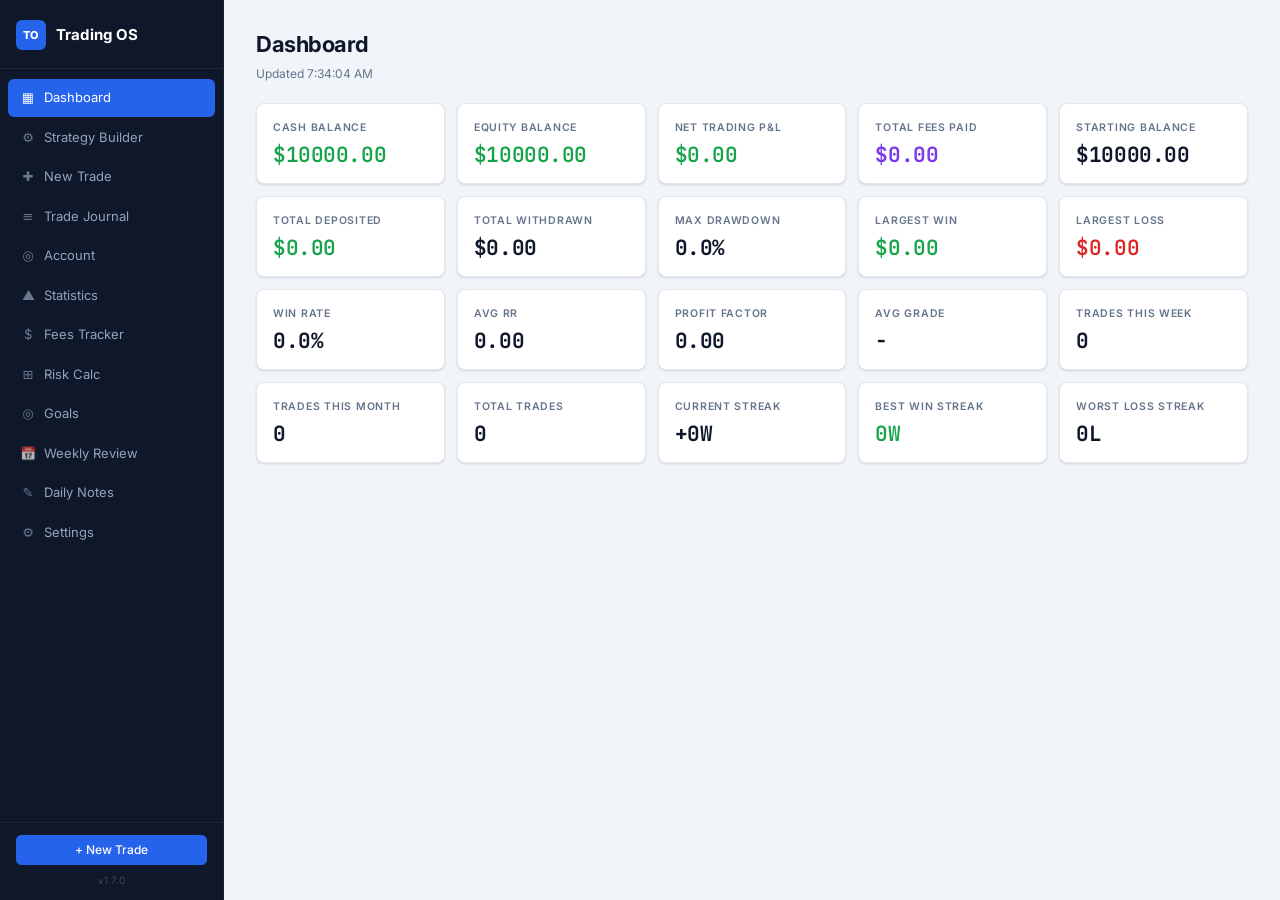
==== commit 517e8bd5: "Version 1.7.0 📋 Multiple Playbooks  The Strategy Builder now has a tab bar at the top — one tab pe" ====
--- a/index.html
+++ b/index.html
@@ -3,7 +3,7 @@
 <head>
   <meta charset="UTF-8"/>
   <meta name="viewport" content="width=device-width,initial-scale=1.0"/>
-  <title>Trading OS v1.6.3</title>
+  <title>Trading OS v1.7.0</title>
   <link rel="preconnect" href="https://fonts.googleapis.com">
   <link rel="preconnect" href="https://fonts.gstatic.com" crossorigin>
   <link href="https://fonts.googleapis.com/css2?family=Inter:wght@400;500;600;700&family=JetBrains+Mono:wght@400;600&display=swap" rel="stylesheet">
@@ -100,7 +100,7 @@
     </ul>
     <div id="sidebar-footer">
       <button class="btn btn-sm btn-accent" id="btn-new-trade-quick" title="Ctrl+N">+ New Trade</button>
-      <div class="sidebar-version">v1.6.3</div>
+      <div class="sidebar-version">v1.7.0</div>
     </div>
   </nav>
 
@@ -126,8 +126,7 @@
         <p class="page-desc">Define your trading rules. The checklist in New Trade rebuilds automatically.</p>
       </div>
       <div id="strategy-toolbar" class="toolbar">
-        <button class="btn btn-sm" id="btn-add-category">+ Add Category</button>
-        <button class="btn btn-sm btn-primary" id="btn-save-strategy">Save Strategy</button>
+        <button class="btn btn-sm btn-primary" id="btn-save-strategy">Save Playbooks</button>
       </div>
       <div id="strategy-builder"></div>
     </section>
@@ -271,9 +270,11 @@
         <!-- RIGHT -->
         <div id="trade-form-right">
           <div class="form-section">
-            <h2 class="section-title">Strategy Checklist
-              <input type="text" id="checklist-search" placeholder="Search rules..." style="font-weight:400;text-transform:none;letter-spacing:0;margin-left:8px;width:140px;font-size:12px"/>
-            </h2>
+            <h2 class="section-title">Strategy Checklist</h2>
+            <div class="checklist-toolbar">
+              <select id="checklist-playbook-select" title="Active playbook for this trade" style="font-size:12px;min-width:160px"></select>
+              <input type="text" id="checklist-search" placeholder="Search rules..." style="font-size:12px;flex:1"/>
+            </div>
             <div id="checklist-progress-bar-wrap">
               <div id="checklist-progress-bar"></div>
               <span id="checklist-progress-text">0%</span>
@@ -333,7 +334,7 @@
         <table id="journal-table">
           <thead>
             <tr>
-              <th>Date</th><th>Pair</th><th>Dir</th><th>Outcome</th>
+              <th>Date</th><th>Pair</th><th>Dir</th><th>Playbook</th><th>Outcome</th>
               <th>Gross P&amp;L</th><th>Fees</th><th>Net P&amp;L</th><th>RR</th><th>Grade</th><th>Actions</th>
             </tr>
           </thead>
--- a/style.css
+++ b/style.css
@@ -709,3 +709,154 @@
   font-size: 13px;
   line-height: 1.6;
 }
+
+/* ============================================================
+   v1.7.0 — PLAYBOOKS + FOLLOW-UPS
+   ============================================================ */
+
+/* ---- Playbook tab bar in Strategy Builder ---- */
+.pb-tab-bar {
+  display: flex;
+  gap: 6px;
+  flex-wrap: wrap;
+  align-items: center;
+  margin-bottom: 16px;
+  padding-bottom: 14px;
+  border-bottom: 1px solid var(--border);
+}
+.pb-tab {
+  padding: 6px 14px;
+  border-radius: var(--radius-sm);
+  border: 1px solid var(--border);
+  background: var(--surface2);
+  color: var(--text-muted);
+  font-size: 13px;
+  font-weight: 500;
+  cursor: pointer;
+  transition: background var(--trans), color var(--trans), border-color var(--trans);
+}
+.pb-tab:hover  { background: var(--surface); color: var(--text); }
+.pb-tab.active { background: var(--accent); color: #fff; border-color: var(--accent); }
+
+/* ---- Playbook name + delete header ---- */
+.pb-header {
+  display: flex;
+  align-items: center;
+  gap: 10px;
+  margin-bottom: 16px;
+}
+.pb-name-input {
+  flex: 1;
+  font-size: 16px;
+  font-weight: 700;
+  border: 1px solid var(--border);
+  border-radius: var(--radius-sm);
+  padding: 7px 12px;
+  background: var(--surface);
+  color: var(--text);
+}
+.pb-name-input:focus { outline: none; border-color: var(--accent); box-shadow: 0 0 0 3px var(--accent-soft); }
+
+/* ---- Rule block (rule row + follow-up editor) ---- */
+.strategy-rule-block {
+  margin-bottom: 6px;
+}
+
+/* ---- Follow-up editor (in Strategy Builder) ---- */
+.follow-up-editor-list {
+  padding: 6px 0 2px 28px;
+  display: flex;
+  flex-direction: column;
+  gap: 6px;
+}
+.follow-up-editor-row {
+  display: flex;
+  align-items: center;
+  gap: 8px;
+  flex-wrap: wrap;
+}
+.fu-arrow {
+  color: var(--accent);
+  font-size: 14px;
+  flex-shrink: 0;
+}
+.fu-question {
+  min-width: 200px;
+  flex: 1;
+}
+.fu-options {
+  min-width: 260px;
+  flex: 2;
+  font-size: 12px;
+}
+
+/* ---- Checklist toolbar (playbook select + search) ---- */
+.checklist-toolbar {
+  display: flex;
+  align-items: center;
+  gap: 8px;
+  margin-bottom: 12px;
+  flex-wrap: wrap;
+}
+.checklist-toolbar select,
+.checklist-toolbar input {
+  font-size: 12px;
+}
+
+/* ---- Checklist rule wrap (rule + follow-ups) ---- */
+.checklist-rule-wrap {
+  margin-bottom: 4px;
+}
+
+/* ---- Follow-up questions in checklist (live on trade form) ---- */
+.follow-up-container {
+  padding: 8px 0 4px 28px;
+  display: flex;
+  flex-direction: column;
+  gap: 8px;
+}
+.follow-up-row {
+  display: flex;
+  align-items: center;
+  gap: 6px;
+  flex-wrap: wrap;
+}
+.follow-up-label {
+  font-size: 11.5px;
+  color: var(--text-muted);
+  font-weight: 500;
+  margin-right: 4px;
+  white-space: nowrap;
+}
+.follow-up-option {
+  padding: 3px 10px;
+  border-radius: 99px;
+  border: 1px solid var(--border);
+  background: var(--surface2);
+  color: var(--text-muted);
+  font-size: 11.5px;
+  font-weight: 500;
+  cursor: pointer;
+  transition: background var(--trans), border-color var(--trans), color var(--trans);
+}
+.follow-up-option:hover {
+  border-color: var(--accent);
+  color: var(--accent);
+  background: var(--accent-soft);
+}
+.follow-up-option.selected {
+  background: var(--accent);
+  color: #fff;
+  border-color: var(--accent);
+}
+
+/* Playbook badge in journal */
+.badge-playbook {
+  background: color-mix(in srgb, var(--accent) 10%, transparent);
+  color: var(--accent);
+  font-size: 10px;
+  padding: 1px 6px;
+  border-radius: 99px;
+  font-weight: 600;
+  margin-left: 4px;
+}
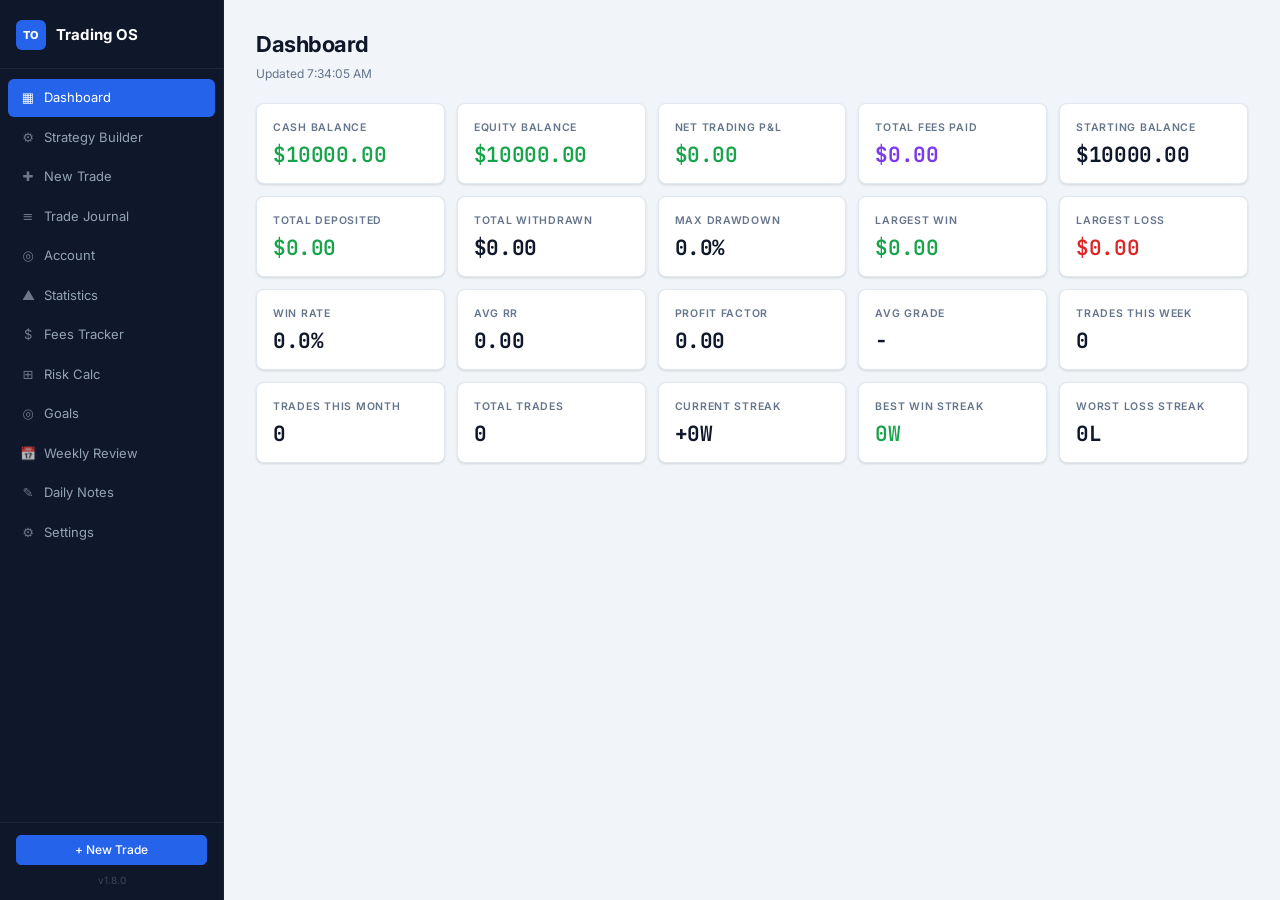
==== commit 3b902210: "Version 1.8.0 - Excel export proper format fixed ⬇ Export Excel (.xlsx) — 5 sheets, fully formatted" ====
--- a/index.html
+++ b/index.html
@@ -3,10 +3,11 @@
 <head>
   <meta charset="UTF-8"/>
   <meta name="viewport" content="width=device-width,initial-scale=1.0"/>
-  <title>Trading OS v1.7.0</title>
+  <title>Trading OS v1.8.0</title>
   <link rel="preconnect" href="https://fonts.googleapis.com">
   <link rel="preconnect" href="https://fonts.gstatic.com" crossorigin>
   <link href="https://fonts.googleapis.com/css2?family=Inter:wght@400;500;600;700&family=JetBrains+Mono:wght@400;600&display=swap" rel="stylesheet">
+  <script src="https://cdnjs.cloudflare.com/ajax/libs/xlsx/0.18.5/xlsx.full.min.js"></script>
   <link rel="stylesheet" href="style.css"/>
 </head>
 <body>
@@ -100,7 +101,7 @@
     </ul>
     <div id="sidebar-footer">
       <button class="btn btn-sm btn-accent" id="btn-new-trade-quick" title="Ctrl+N">+ New Trade</button>
-      <div class="sidebar-version">v1.7.0</div>
+      <div class="sidebar-version">v1.8.0</div>
     </div>
   </nav>
 
@@ -327,6 +328,7 @@
         <button class="btn btn-sm" id="btn-export-json">Export JSON</button>
         <button class="btn btn-sm" id="btn-import-json">Import JSON</button>
         <input type="file" id="import-file-input" accept=".json" class="hidden"/>
+        <button class="btn btn-sm btn-primary" id="btn-export-xlsx">⬇ Export Excel (.xlsx)</button>
         <button class="btn btn-sm" id="btn-export-csv">Export Trades CSV</button>
         <button class="btn btn-sm" id="btn-export-site-zip">⬇ Download Site ZIP</button>
       </div>
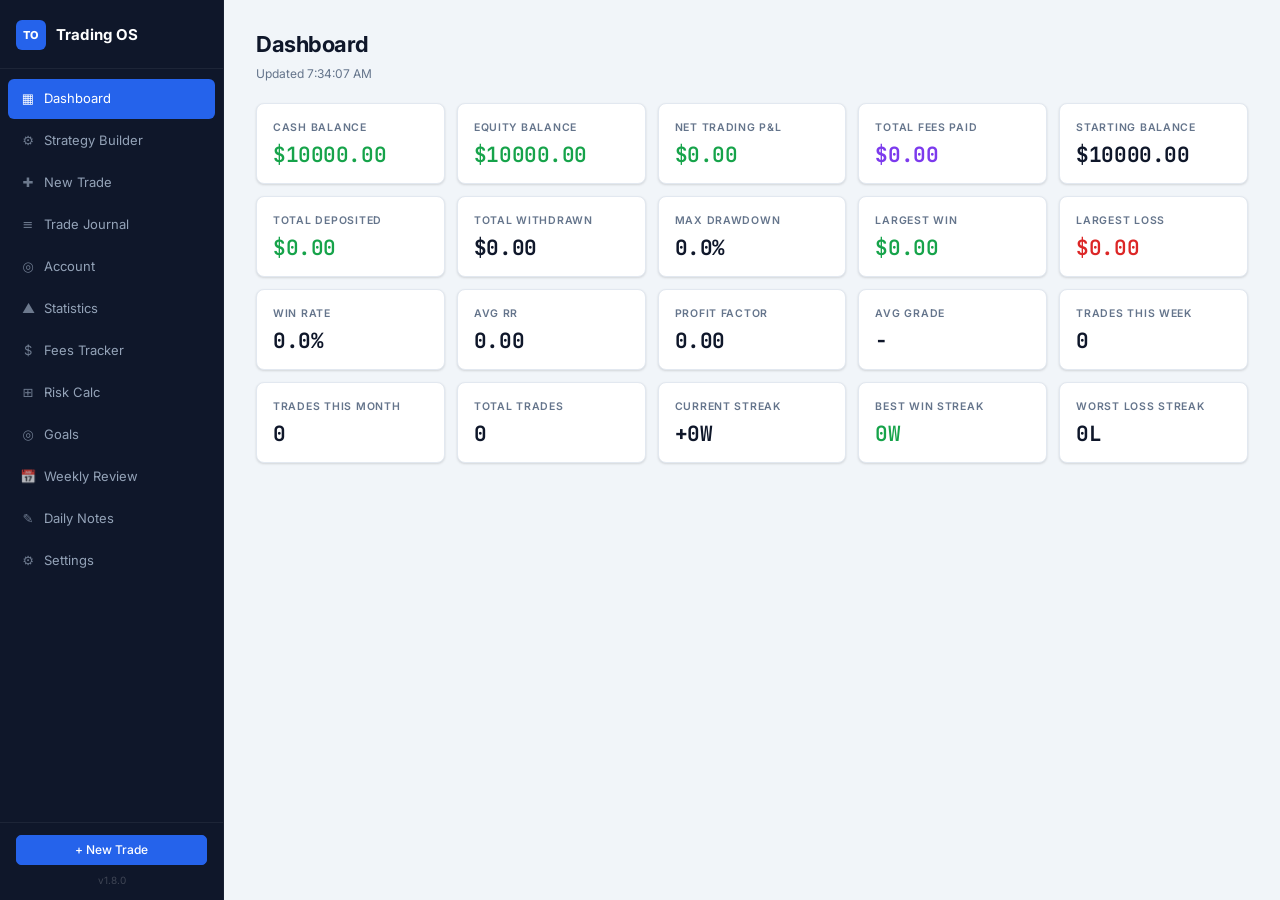
==== commit 7715a0f9: "Version 1.8.1 (1.8.0 in app) 📱 Mobile Bottom Navigation All tabs are accessible from a horizontally" ====
--- a/index.html
+++ b/index.html
@@ -13,6 +13,48 @@
 <body>
 
 <div id="notification-container"></div>
+
+<!-- MOBILE BOTTOM NAV -->
+<nav id="mobile-nav">
+  <ul id="mobile-nav-list">
+    <li class="mobile-nav-item active" data-tab="dashboard">
+      <span class="mob-icon">▦</span><span>Dashboard</span>
+    </li>
+    <li class="mobile-nav-item" data-tab="new-trade">
+      <span class="mob-icon">✚</span><span>Trade</span>
+    </li>
+    <li class="mobile-nav-item" data-tab="journal">
+      <span class="mob-icon">≡</span><span>Journal</span>
+    </li>
+    <li class="mobile-nav-item" data-tab="calculator">
+      <span class="mob-icon">⊞</span><span>Calc</span>
+    </li>
+    <li class="mobile-nav-item" data-tab="goals">
+      <span class="mob-icon">◎</span><span>Goals</span>
+    </li>
+    <li class="mobile-nav-item" data-tab="account">
+      <span class="mob-icon">◈</span><span>Account</span>
+    </li>
+    <li class="mobile-nav-item" data-tab="statistics">
+      <span class="mob-icon">▲</span><span>Stats</span>
+    </li>
+    <li class="mobile-nav-item" data-tab="fees">
+      <span class="mob-icon">$</span><span>Fees</span>
+    </li>
+    <li class="mobile-nav-item" data-tab="weekly">
+      <span class="mob-icon">📅</span><span>Weekly</span>
+    </li>
+    <li class="mobile-nav-item" data-tab="strategy">
+      <span class="mob-icon">⚙</span><span>Strategy</span>
+    </li>
+    <li class="mobile-nav-item" data-tab="daily">
+      <span class="mob-icon">✎</span><span>Notes</span>
+    </li>
+    <li class="mobile-nav-item" data-tab="settings">
+      <span class="mob-icon">⚙</span><span>Settings</span>
+    </li>
+  </ul>
+</nav>
 
 <!-- CONFIRM -->
 <div id="confirm-overlay" class="hidden">
--- a/style.css
+++ b/style.css
@@ -1,6 +1,11 @@
 /* ============================================================
-   TRADING OS v1.5 — style.css
-   Upgraded: sharper UI, fees styling, improved hierarchy
+   TRADING OS v1.8.0 — style.css
+   Mobile-first responsive design
+   Breakpoints:
+     --mob:  ≤ 600px  (phone portrait)
+     --sm:   ≤ 768px  (phone landscape / small tablet)
+     --md:   ≤ 1024px (tablet portrait)
+     --lg:   > 1024px (desktop)
    ============================================================ */
 
 /* ---------- RESET ---------- */
@@ -9,7 +14,7 @@
 button { cursor: pointer; font: inherit; }
 input, select, textarea { font: inherit; }
 
-/* ---------- TOKENS (light defaults) ---------- */
+/* ---------- TOKENS ---------- */
 :root {
   --accent:      #2563eb;
   --accent-h:    #1d4ed8;
@@ -35,9 +40,10 @@
   --sidebar-w:   224px;
   --font-main:   'Inter', system-ui, -apple-system, sans-serif;
   --font-mono:   'JetBrains Mono', 'Fira Code', monospace;
-}
-
-/* System dark */
+  --bottom-nav-h: 60px; /* mobile bottom nav height */
+}
+
+/* ---------- DARK THEME ---------- */
 @media (prefers-color-scheme: dark) {
   :root:not([data-theme="light"]) {
     --bg:         #0a0f1a;
@@ -80,20 +86,32 @@
 }
 
 /* ---------- BASE ---------- */
-html, body { height: 100%; }
+html { height: 100%; -webkit-text-size-adjust: 100%; }
 body {
+  height: 100%;
   background: var(--bg);
   color: var(--text);
   font-family: var(--font-main);
   font-size: 14px;
   line-height: 1.5;
   -webkit-font-smoothing: antialiased;
-}
-
-/* ---------- APP LAYOUT ---------- */
-#app { display: flex; height: 100vh; overflow: hidden; }
-
-/* ---------- SIDEBAR ---------- */
+  overscroll-behavior: none;
+}
+
+/* ============================================================
+   APP LAYOUT
+   Desktop: sidebar left + scrollable main
+   Mobile:  full-screen main + fixed bottom nav
+   ============================================================ */
+#app {
+  display: flex;
+  height: 100dvh; /* dynamic viewport height — handles mobile browser chrome */
+  overflow: hidden;
+}
+
+/* ============================================================
+   SIDEBAR — desktop
+   ============================================================ */
 #sidebar {
   width: var(--sidebar-w);
   min-width: var(--sidebar-w);
@@ -102,13 +120,17 @@
   flex-direction: column;
   overflow-y: auto;
   border-right: 1px solid rgba(255,255,255,.04);
-}
+  transition: transform .25s ease, width .25s ease;
+  z-index: 200;
+}
+
 #sidebar-header {
   padding: 20px 16px 18px;
   border-bottom: 1px solid rgba(255,255,255,.06);
   display: flex;
   align-items: center;
   gap: 10px;
+  flex-shrink: 0;
 }
 .logo-mark {
   width: 30px; height: 30px;
@@ -120,7 +142,8 @@
   flex-shrink: 0;
 }
 .logo-text { font-weight: 700; font-size: 15px; color: #fff; letter-spacing: .01em; }
-#nav-list { flex: 1; padding: 10px 8px; }
+
+#nav-list { flex: 1; padding: 10px 8px; overflow-y: auto; }
 .nav-item {
   padding: 9px 12px;
   color: var(--sidebar-txt);
@@ -132,58 +155,391 @@
   display: flex;
   align-items: center;
   gap: 8px;
-}
-.nav-icon { font-size: 13px; opacity: .7; width: 16px; text-align: center; }
+  /* min touch target */
+  min-height: 40px;
+}
+.nav-icon { font-size: 13px; opacity: .7; width: 16px; text-align: center; flex-shrink: 0; }
 .nav-item:hover  { background: rgba(255,255,255,.06); color: #e2e8f0; }
 .nav-item.active { background: var(--accent); color: #fff; }
 .nav-item.active .nav-icon { opacity: 1; }
+
 #sidebar-footer {
   padding: 12px 16px;
   border-top: 1px solid rgba(255,255,255,.06);
   display: flex;
   flex-direction: column;
   gap: 8px;
+  flex-shrink: 0;
 }
 .sidebar-version { font-size: 10px; color: rgba(255,255,255,.2); text-align: center; }
 
-/* ---------- MAIN ---------- */
+/* ============================================================
+   MAIN CONTENT
+   ============================================================ */
 #main-content {
   flex: 1;
   overflow-y: auto;
+  overflow-x: hidden;
   padding: 28px 32px;
   background: var(--bg);
-}
+  /* smooth momentum scroll on iOS */
+  -webkit-overflow-scrolling: touch;
+}
+
 .tab-section { display: none; }
 .tab-section.active { display: block; }
 
-.page-header {
-  margin-bottom: 20px;
-}
-.page-header-actions {
+/* ============================================================
+   MOBILE BOTTOM NAV
+   Hidden on desktop, shown on mobile
+   ============================================================ */
+#mobile-nav {
+  display: none;
+  position: fixed;
+  bottom: 0; left: 0; right: 0;
+  height: var(--bottom-nav-h);
+  background: var(--sidebar-bg);
+  border-top: 1px solid rgba(255,255,255,.08);
+  z-index: 300;
+  overflow-x: auto;
+  overflow-y: hidden;
+  -webkit-overflow-scrolling: touch;
+  /* Hide scrollbar */
+  scrollbar-width: none;
+}
+#mobile-nav::-webkit-scrollbar { display: none; }
+#mobile-nav-list {
   display: flex;
+  align-items: stretch;
+  height: 100%;
+  min-width: max-content;
+  padding: 0 4px;
+}
+.mobile-nav-item {
+  display: flex;
+  flex-direction: column;
   align-items: center;
-  gap: 8px;
-  margin-top: 4px;
-}
+  justify-content: center;
+  gap: 3px;
+  padding: 4px 14px;
+  color: var(--sidebar-txt);
+  cursor: pointer;
+  font-size: 10px;
+  font-weight: 500;
+  border-radius: 8px;
+  min-width: 58px;
+  transition: color var(--trans), background var(--trans);
+  white-space: nowrap;
+  -webkit-tap-highlight-color: transparent;
+}
+.mobile-nav-item .mob-icon {
+  font-size: 18px;
+  line-height: 1;
+}
+.mobile-nav-item.active {
+  color: var(--accent);
+}
+.mobile-nav-item.active .mob-icon {
+  /* accent dot under icon */
+  position: relative;
+}
+.mobile-nav-item.active .mob-icon::after {
+  content: '';
+  position: absolute;
+  bottom: -3px; left: 50%;
+  transform: translateX(-50%);
+  width: 4px; height: 4px;
+  background: var(--accent);
+  border-radius: 50%;
+}
+
+/* FAB — floating New Trade button on mobile */
+#mob-fab {
+  display: none;
+  position: fixed;
+  bottom: calc(var(--bottom-nav-h) + 14px);
+  right: 16px;
+  width: 52px; height: 52px;
+  background: var(--accent);
+  color: #fff;
+  border: none;
+  border-radius: 50%;
+  font-size: 26px;
+  box-shadow: 0 4px 16px rgba(37,99,235,.45);
+  z-index: 290;
+  display: none;
+  align-items: center;
+  justify-content: center;
+  -webkit-tap-highlight-color: transparent;
+}
+
+/* ============================================================
+   MOBILE BREAKPOINTS
+   ============================================================ */
+
+/* ---- Tablet (≤ 1024px) ---- */
+@media (max-width: 1024px) {
+  #main-content { padding: 20px 20px; }
+
+  .card-grid { grid-template-columns: repeat(auto-fill, minmax(140px, 1fr)); gap: 10px; }
+
+  #trade-form-wrap { grid-template-columns: 1fr; }
+  #calc-wrap       { grid-template-columns: 1fr; }
+
+  .stats-table th, .stats-table td { padding: 7px 8px; font-size: 12px; }
+  #journal-table th, #journal-table td { padding: 8px 10px; font-size: 12px; }
+}
+
+/* ---- Mobile (≤ 768px) ---- */
+@media (max-width: 768px) {
+  :root { --sidebar-w: 0px; }
+
+  /* Hide desktop sidebar entirely */
+  #sidebar { display: none; }
+
+  /* Show mobile bottom nav + FAB */
+  #mobile-nav { display: block; }
+  #mob-fab    { display: flex; }
+
+  /* Push content above bottom nav */
+  #main-content {
+    padding: 16px 14px calc(var(--bottom-nav-h) + 16px);
+  }
+
+  /* Page headers */
+  .page-title { font-size: 18px; }
+  .page-desc  { font-size: 12px; }
+
+  /* Form sections */
+  .form-section { padding: 14px 12px; margin-bottom: 10px; }
+
+  /* Single-column form grid on mobile */
+  .form-grid {
+    grid-template-columns: 1fr 1fr;
+    gap: 10px;
+  }
+
+  /* Inputs: bigger tap targets */
+  input[type="text"], input[type="number"], input[type="date"],
+  input[type="time"], input[type="color"], select, textarea {
+    padding: 10px 12px;
+    font-size: 16px; /* prevents iOS zoom on focus */
+    min-height: 44px;
+  }
+  select { min-height: 44px; }
+
+  /* Buttons: larger touch targets */
+  .btn    { padding: 10px 16px; font-size: 13px; min-height: 40px; }
+  .btn-sm { padding: 8px 12px;  font-size: 12px; min-height: 36px; }
+
+  /* Toolbar: scroll horizontally instead of wrapping awkwardly */
+  .toolbar {
+    flex-wrap: nowrap;
+    overflow-x: auto;
+    -webkit-overflow-scrolling: touch;
+    padding-bottom: 4px;
+    gap: 6px;
+    scrollbar-width: none;
+  }
+  .toolbar::-webkit-scrollbar { display: none; }
+  .toolbar input[type="text"],
+  .toolbar input[type="date"],
+  .toolbar select {
+    min-width: 100px;
+    font-size: 13px;
+    min-height: 36px;
+    padding: 6px 8px;
+  }
+
+  /* Dashboard cards: 2 per row on mobile */
+  .card-grid {
+    grid-template-columns: repeat(2, 1fr);
+    gap: 8px;
+  }
+  .dash-card { padding: 12px; }
+  .dash-card-value { font-size: 16px; }
+  .dash-card-label { font-size: 9.5px; }
+
+  /* Trade form: single column */
+  #trade-form-wrap { grid-template-columns: 1fr; gap: 10px; }
+
+  /* Form grid: 2 columns on mobile (pair, direction side by side etc) */
+  .form-grid { grid-template-columns: 1fr 1fr; gap: 10px; }
+
+  /* Psychology sliders */
+  .psych-slider-row {
+    grid-template-columns: 90px 1fr 28px;
+    gap: 8px;
+  }
+
+  /* Checklist */
+  .checklist-toolbar { gap: 6px; }
+  .checklist-toolbar select { min-width: 120px; font-size: 13px; min-height: 36px; }
+  .checklist-toolbar input  { font-size: 13px; min-height: 36px; }
+  .checklist-item { padding: 6px 2px; }
+  .checklist-item input[type="checkbox"] { width: 18px; min-width: 18px; height: 18px; }
+  .checklist-item-name { font-size: 14px; }
+
+  /* Follow-up pills: wrap nicely on small screens */
+  .follow-up-row { gap: 5px; }
+  .follow-up-option {
+    padding: 5px 12px;
+    font-size: 12px;
+    min-height: 32px;
+  }
+  .follow-up-label { font-size: 12px; white-space: normal; }
+
+  /* Tag checks: bigger tap targets */
+  .tag-check { padding: 6px 12px; font-size: 13px; min-height: 34px; }
+
+  /* Journal table: horizontal scroll */
+  #journal-table-wrap {
+    overflow-x: auto;
+    -webkit-overflow-scrolling: touch;
+    border-radius: var(--radius);
+    /* Show subtle scroll hint shadow */
+    box-shadow: inset -6px 0 8px -6px rgba(0,0,0,.12);
+  }
+  #journal-table { min-width: 700px; }
+  #journal-table th, #journal-table td { padding: 8px 10px; font-size: 12px; white-space: nowrap; }
+
+  /* Stats / fees tables */
+  .stats-group { padding: 12px 10px; overflow-x: auto; }
+  .stats-table  { min-width: 520px; }
+  .stats-table th, .stats-table td { padding: 7px 8px; font-size: 11.5px; white-space: nowrap; }
+
+  /* Transaction table */
+  #txn-table-wrap { overflow-x: auto; -webkit-overflow-scrolling: touch; }
+  #txn-table { min-width: 500px; }
+
+  /* Modals: full-width on small screens */
+  #txn-box {
+    min-width: 0;
+    width: calc(100vw - 32px);
+    padding: 20px 16px;
+    max-height: calc(100dvh - 80px);
+    overflow-y: auto;
+  }
+  #confirm-box {
+    min-width: 0;
+    width: calc(100vw - 32px);
+    padding: 20px 16px;
+  }
+
+  /* Notifications: full width */
+  #notification-container { left: 14px; right: 14px; top: 10px; }
+  .notification { min-width: 0; max-width: 100%; font-size: 13px; }
+
+  /* Calc results: 2 columns */
+  .calc-results-grid { grid-template-columns: repeat(2, 1fr); }
+
+  /* Strategy rule editor: stack on mobile */
+  .strategy-rule {
+    grid-template-columns: 1fr 1fr;
+    grid-template-rows: auto auto;
+    gap: 6px;
+  }
+  .strategy-rule input:first-child { grid-column: 1 / -1; }
+
+  /* Follow-up editor in builder */
+  .follow-up-editor-list { padding-left: 12px; }
+  .follow-up-editor-row { flex-direction: column; align-items: flex-start; gap: 4px; }
+  .fu-question, .fu-options { min-width: 0; width: 100%; }
+
+  /* Playbook tab bar: scroll */
+  .pb-tab-bar {
+    flex-wrap: nowrap;
+    overflow-x: auto;
+    -webkit-overflow-scrolling: touch;
+    scrollbar-width: none;
+    padding-bottom: 10px;
+  }
+  .pb-tab-bar::-webkit-scrollbar { display: none; }
+
+  /* Weekly review toolbar */
+  #tab-weekly .toolbar {
+    flex-wrap: wrap;
+  }
+
+  /* Goals progress label + value: stack */
+  .goal-progress-header { flex-direction: column; align-items: flex-start; gap: 2px; }
+
+  /* Daily notes */
+  .daily-note-header { flex-wrap: wrap; gap: 6px; }
+
+  /* Grade display */
+  #grade-letter { font-size: 32px; min-width: 42px; }
+
+  /* Net P&L display */
+  .net-pnl-value { font-size: 20px; }
+
+  /* Inline add */
+  .inline-add { flex-wrap: wrap; }
+  .inline-add input { min-width: 0; flex: 1 1 160px; }
+
+  /* Risk calculator canvas */
+  #calc-canvas { height: 100px; }
+}
+
+/* ---- Small phone (≤ 480px) ---- */
+@media (max-width: 480px) {
+  #main-content { padding: 12px 10px calc(var(--bottom-nav-h) + 12px); }
+
+  .page-title { font-size: 16px; }
+
+  /* Stack form grid to single column */
+  .form-grid { grid-template-columns: 1fr; }
+
+  .dash-card-value { font-size: 15px; }
+
+  /* Calc results single column */
+  .calc-results-grid { grid-template-columns: 1fr; }
+
+  /* Tighter section padding */
+  .form-section { padding: 12px 10px; }
+
+  /* Table actions: stack */
+  .tbl-actions { flex-direction: column; gap: 3px; }
+  .tbl-actions .btn-sm { width: 100%; justify-content: center; }
+
+  /* Strategy builder */
+  .strategy-rule { grid-template-columns: 1fr; }
+  .strategy-cat-header { flex-wrap: wrap; gap: 6px; }
+
+  /* pb-header stack */
+  .pb-header { flex-direction: column; align-items: stretch; }
+  .pb-name-input { font-size: 14px; }
+
+  /* Modal full screen feel */
+  #txn-box, #confirm-box { border-radius: var(--radius) var(--radius) 0 0; }
+  #txn-overlay, #confirm-overlay { align-items: flex-end; }
+}
+
+/* ============================================================
+   PAGE HEADERS
+   ============================================================ */
+.page-header        { margin-bottom: 20px; }
+.page-header-actions { display: flex; align-items: center; gap: 8px; margin-top: 4px; flex-wrap: wrap; }
 .page-title { font-size: 22px; font-weight: 700; color: var(--text); letter-spacing: -.02em; }
 .page-desc  { color: var(--text-muted); margin-top: 4px; font-size: 13px; line-height: 1.6; }
+
 .section-title {
   font-size: 11px; font-weight: 600;
   text-transform: uppercase; letter-spacing: .08em;
   color: var(--text-muted); margin-bottom: 14px;
   display: flex; align-items: center; gap: 8px;
+  flex-wrap: wrap;
 }
 .section-badge {
   font-size: 10px; font-weight: 500;
-  background: var(--accent-soft);
-  color: var(--accent);
-  padding: 2px 7px;
-  border-radius: 99px;
-  text-transform: none;
-  letter-spacing: 0;
-}
-
-/* ---------- BUTTONS ---------- */
+  background: var(--accent-soft); color: var(--accent);
+  padding: 2px 7px; border-radius: 99px;
+  text-transform: none; letter-spacing: 0;
+}
+
+/* ============================================================
+   BUTTONS
+   ============================================================ */
 .btn {
   display: inline-flex; align-items: center; gap: 5px;
   padding: 7px 14px;
@@ -191,12 +547,14 @@
   border: 1px solid var(--border);
   background: var(--surface);
   color: var(--text);
-  font-size: 13px;
-  font-weight: 500;
+  font-size: 13px; font-weight: 500;
   transition: background var(--trans), border-color var(--trans), box-shadow var(--trans);
   white-space: nowrap;
+  -webkit-tap-highlight-color: transparent;
+  user-select: none;
 }
 .btn:hover    { background: var(--surface2); border-color: var(--border-strong); }
+.btn:active   { transform: scale(.97); }
 .btn-primary  { background: var(--accent);  color: #fff; border-color: var(--accent); }
 .btn-primary:hover { background: var(--accent-h); border-color: var(--accent-h); box-shadow: 0 2px 8px rgba(37,99,235,.3); }
 .btn-accent   { background: var(--accent); color: #fff; border-color: var(--accent); width: 100%; justify-content: center; }
@@ -205,7 +563,9 @@
 .btn-sm       { padding: 5px 10px; font-size: 12px; }
 .btn-row      { display: flex; gap: 8px; flex-wrap: wrap; }
 
-/* ---------- FORM ---------- */
+/* ============================================================
+   FORMS
+   ============================================================ */
 .form-section {
   background: var(--surface);
   border: 1px solid var(--border);
@@ -228,9 +588,9 @@
 label.emotion-notes-label {
   display: flex; flex-direction: column; gap: 5px;
   font-size: 12px; color: var(--text-muted); font-weight: 600;
-  letter-spacing: .02em;
-  margin-top: 12px;
-}
+  letter-spacing: .02em; margin-top: 12px;
+}
+
 input[type="text"], input[type="number"], input[type="date"],
 input[type="time"], input[type="color"], select, textarea {
   padding: 7px 10px;
@@ -241,6 +601,15 @@
   width: 100%;
   transition: border-color var(--trans), box-shadow var(--trans);
   font-size: 13px;
+  /* prevent invisible text in dark mode on iOS */
+  -webkit-appearance: none;
+  appearance: none;
+}
+select {
+  background-image: url("data:image/svg+xml,%3Csvg xmlns='http://www.w3.org/2000/svg' width='12' height='8' viewBox='0 0 12 8'%3E%3Cpath d='M1 1l5 5 5-5' stroke='%2364748b' stroke-width='1.5' fill='none' stroke-linecap='round'/%3E%3C/svg%3E");
+  background-repeat: no-repeat;
+  background-position: right 10px center;
+  padding-right: 32px;
 }
 input:focus, select:focus, textarea:focus {
   outline: none;
@@ -248,41 +617,38 @@
   box-shadow: 0 0 0 3px var(--accent-soft);
 }
 textarea { resize: vertical; }
-.form-actions { display: flex; gap: 8px; margin-top: 10px; }
+.form-actions { display: flex; gap: 8px; margin-top: 10px; flex-wrap: wrap; }
 .field-hint {
-  font-size: 10.5px;
-  color: var(--text-muted);
-  font-weight: 400;
-  letter-spacing: 0;
-  line-height: 1.4;
-  opacity: .8;
-}
-
-/* ---------- FEES SECTION ---------- */
+  font-size: 10.5px; color: var(--text-muted);
+  font-weight: 400; letter-spacing: 0;
+  line-height: 1.4; opacity: .8;
+}
+
+/* ============================================================
+   FEES SECTION
+   ============================================================ */
 .fees-section {
   border-color: rgba(124,58,237,.2);
   background: color-mix(in srgb, var(--fee-color) 4%, var(--surface));
 }
-.fees-section .section-title {
-  color: var(--fee-color);
-}
+.fees-section .section-title { color: var(--fee-color); }
 .fees-section input:focus {
   border-color: var(--fee-color);
   box-shadow: 0 0 0 3px rgba(124,58,237,.12);
 }
 .net-pnl-display { grid-column: 1 / -1; }
 .net-pnl-value {
-  font-size: 24px;
-  font-weight: 700;
+  font-size: 24px; font-weight: 700;
   font-family: var(--font-mono);
-  color: var(--text);
-  padding: 8px 0 2px;
+  color: var(--text); padding: 8px 0 2px;
   letter-spacing: -.02em;
 }
 .net-pnl-value.positive { color: var(--success); }
 .net-pnl-value.negative { color: var(--danger); }
 
-/* ---------- TOOLBAR ---------- */
+/* ============================================================
+   TOOLBAR
+   ============================================================ */
 .toolbar {
   display: flex; align-items: center;
   gap: 8px; flex-wrap: wrap; margin-bottom: 16px;
@@ -291,7 +657,9 @@
 .toolbar input[type="date"],
 .toolbar select { width: auto; min-width: 120px; }
 
-/* ---------- DASHBOARD CARDS ---------- */
+/* ============================================================
+   DASHBOARD CARDS
+   ============================================================ */
 .card-grid {
   display: grid;
   grid-template-columns: repeat(auto-fill, minmax(168px, 1fr));
@@ -320,22 +688,30 @@
 .dash-card-value.negative { color: var(--danger); }
 .dash-card-value.fee-value { color: var(--fee-color); }
 
-/* ---------- TRADE FORM LAYOUT ---------- */
+/* ============================================================
+   TRADE FORM LAYOUT
+   ============================================================ */
 #trade-form-wrap {
   display: grid;
   grid-template-columns: 1fr 380px;
   gap: 16px;
   align-items: start;
 }
-@media (max-width: 1060px) {
-  #trade-form-wrap { grid-template-columns: 1fr; }
-}
-
-/* ---------- CHECKLIST ---------- */
-#checklist-search-wrap { margin-bottom: 10px; }
+
+/* ============================================================
+   CHECKLIST
+   ============================================================ */
+.checklist-toolbar {
+  display: flex; align-items: center;
+  gap: 8px; margin-bottom: 12px; flex-wrap: wrap;
+}
+.checklist-toolbar select,
+.checklist-toolbar input { font-size: 12px; }
+
 #checklist-progress-bar-wrap {
   height: 6px; background: var(--border);
-  border-radius: 99px; overflow: hidden; margin-bottom: 14px; position: relative;
+  border-radius: 99px; overflow: hidden;
+  margin-bottom: 14px; position: relative;
 }
 #checklist-progress-bar {
   height: 100%; background: var(--accent);
@@ -355,6 +731,7 @@
 .checklist-cat-name  { font-weight: 600; font-size: 12.5px; }
 .checklist-cat-toggle { font-size: 12px; color: var(--text-muted); }
 .checklist-items { display: flex; flex-direction: column; gap: 6px; }
+.checklist-rule-wrap { margin-bottom: 4px; }
 .checklist-item {
   display: flex; align-items: flex-start; gap: 8px; padding: 4px 2px;
 }
@@ -367,27 +744,58 @@
 .checklist-item-desc  { font-size: 11px; color: var(--text-muted); }
 .checklist-item-required { font-size: 10px; color: var(--danger); font-weight: 600; }
 
-/* ---------- GRADE ---------- */
+/* ============================================================
+   FOLLOW-UPS (checklist)
+   ============================================================ */
+.follow-up-container {
+  padding: 8px 0 4px 28px;
+  display: flex; flex-direction: column; gap: 8px;
+}
+.follow-up-row {
+  display: flex; align-items: center;
+  gap: 6px; flex-wrap: wrap;
+}
+.follow-up-label {
+  font-size: 11.5px; color: var(--text-muted);
+  font-weight: 500; margin-right: 4px;
+}
+.follow-up-option {
+  padding: 3px 10px; border-radius: 99px;
+  border: 1px solid var(--border);
+  background: var(--surface2); color: var(--text-muted);
+  font-size: 11.5px; font-weight: 500; cursor: pointer;
+  transition: background var(--trans), border-color var(--trans), color var(--trans);
+  -webkit-tap-highlight-color: transparent;
+}
+.follow-up-option:hover  { border-color: var(--accent); color: var(--accent); background: var(--accent-soft); }
+.follow-up-option.selected { background: var(--accent); color: #fff; border-color: var(--accent); }
+
+/* ============================================================
+   GRADE
+   ============================================================ */
 #grade-display { display: flex; align-items: center; gap: 14px; margin-bottom: 10px; }
 #grade-letter {
   font-size: 40px; font-weight: 800;
-  min-width: 52px; text-align: center; color: var(--accent);
-  font-family: var(--font-mono);
+  min-width: 52px; text-align: center;
+  color: var(--accent); font-family: var(--font-mono);
 }
 #grade-reason   { font-size: 12px; color: var(--text-muted); flex: 1; white-space: pre-line; }
 #ai-review-text { font-size: 13px; color: var(--text); line-height: 1.7; font-style: italic; }
 
-/* ---------- PSYCHOLOGY SLIDERS ---------- */
+/* ============================================================
+   PSYCHOLOGY SLIDERS
+   ============================================================ */
 .psych-slider-row {
   display: grid; grid-template-columns: 110px 1fr 30px;
   align-items: center; gap: 10px; margin-bottom: 8px;
 }
 .psych-label { font-size: 12.5px; color: var(--text-muted); }
-.psych-val   { font-size: 12px; text-align: right; color: var(--text); font-weight: 700;
-               font-family: var(--font-mono); }
+.psych-val   { font-size: 12px; text-align: right; color: var(--text); font-weight: 700; font-family: var(--font-mono); }
 input[type="range"] { accent-color: var(--accent); width: 100%; }
 
-/* ---------- TAG CHECKS ---------- */
+/* ============================================================
+   TAG CHECKS (mistakes / strengths)
+   ============================================================ */
 .tag-checks { display: flex; flex-wrap: wrap; gap: 6px; margin-bottom: 10px; }
 .tag-check {
   display: inline-flex; align-items: center; gap: 5px;
@@ -395,18 +803,17 @@
   border: 1px solid var(--border); background: var(--surface2);
   font-size: 12px; cursor: pointer;
   transition: background var(--trans), border-color var(--trans);
+  -webkit-tap-highlight-color: transparent;
 }
 .tag-check input[type="checkbox"] { accent-color: var(--accent); }
-.tag-check:has(input:checked) {
-  border-color: var(--accent);
-  background: var(--accent-soft);
-}
-
-/* ---------- INLINE ADD ---------- */
-.inline-add { display: flex; gap: 6px; }
-.inline-add input { flex: 1; }
-
-/* ---------- STRATEGY BUILDER ---------- */
+.tag-check:has(input:checked) { border-color: var(--accent); background: var(--accent-soft); }
+
+.inline-add { display: flex; gap: 6px; flex-wrap: wrap; }
+.inline-add input { flex: 1; min-width: 140px; }
+
+/* ============================================================
+   STRATEGY BUILDER
+   ============================================================ */
 .strategy-category {
   background: var(--surface); border: 1px solid var(--border);
   border-radius: var(--radius); margin-bottom: 12px;
@@ -416,11 +823,13 @@
   display: flex; align-items: center; gap: 8px;
   padding: 12px 14px; background: var(--surface2);
   border-bottom: 1px solid var(--border);
+  flex-wrap: wrap;
 }
 .strategy-cat-name {
   flex: 1; font-weight: 600; font-size: 13.5px;
   border: none; background: transparent;
   color: var(--text); padding: 2px 4px; border-radius: 3px;
+  min-width: 120px;
 }
 .strategy-cat-name:focus { outline: 1px solid var(--accent); }
 .strategy-rules-list {
@@ -438,9 +847,53 @@
 }
 .strategy-rule-delete:hover { opacity: .7; }
 .strategy-add-rule { display: flex; gap: 6px; padding: 8px 14px 12px; }
-
-/* ---------- JOURNAL TABLE ---------- */
-#journal-table-wrap { overflow-x: auto; }
+.strategy-rule-block { margin-bottom: 6px; }
+
+/* ============================================================
+   PLAYBOOKS
+   ============================================================ */
+.pb-tab-bar {
+  display: flex; gap: 6px; flex-wrap: wrap;
+  align-items: center; margin-bottom: 16px;
+  padding-bottom: 14px; border-bottom: 1px solid var(--border);
+}
+.pb-tab {
+  padding: 6px 14px; border-radius: var(--radius-sm);
+  border: 1px solid var(--border); background: var(--surface2);
+  color: var(--text-muted); font-size: 13px; font-weight: 500;
+  cursor: pointer;
+  transition: background var(--trans), color var(--trans), border-color var(--trans);
+  -webkit-tap-highlight-color: transparent;
+}
+.pb-tab:hover  { background: var(--surface); color: var(--text); }
+.pb-tab.active { background: var(--accent); color: #fff; border-color: var(--accent); }
+.pb-header {
+  display: flex; align-items: center; gap: 10px; margin-bottom: 16px;
+}
+.pb-name-input {
+  flex: 1; font-size: 16px; font-weight: 700;
+  border: 1px solid var(--border); border-radius: var(--radius-sm);
+  padding: 7px 12px; background: var(--surface); color: var(--text);
+  min-width: 0;
+}
+.pb-name-input:focus { outline: none; border-color: var(--accent); box-shadow: 0 0 0 3px var(--accent-soft); }
+
+/* Follow-up editor (builder) */
+.follow-up-editor-list {
+  padding: 6px 0 2px 28px;
+  display: flex; flex-direction: column; gap: 6px;
+}
+.follow-up-editor-row {
+  display: flex; align-items: center; gap: 8px; flex-wrap: wrap;
+}
+.fu-arrow { color: var(--accent); font-size: 14px; flex-shrink: 0; }
+.fu-question { min-width: 180px; flex: 1; }
+.fu-options  { min-width: 220px; flex: 2; font-size: 12px; }
+
+/* ============================================================
+   JOURNAL TABLE
+   ============================================================ */
+#journal-table-wrap { overflow-x: auto; -webkit-overflow-scrolling: touch; }
 #journal-table {
   width: 100%; border-collapse: collapse;
   background: var(--surface); border-radius: var(--radius);
@@ -450,17 +903,19 @@
   background: var(--surface2); padding: 10px 12px; text-align: left;
   font-size: 11px; font-weight: 600; text-transform: uppercase;
   letter-spacing: .06em; color: var(--text-muted);
-  border-bottom: 1px solid var(--border);
+  border-bottom: 1px solid var(--border); white-space: nowrap;
 }
 #journal-table td {
   padding: 10px 12px; border-bottom: 1px solid var(--border);
-  font-size: 13px; vertical-align: middle;
+  font-size: 13px; vertical-align: middle; white-space: nowrap;
 }
 #journal-table tr:last-child td { border-bottom: none; }
 #journal-table tr:hover td { background: var(--surface2); }
 .fee-cell { color: var(--fee-color); font-family: var(--font-mono); font-size: 12px; }
 
-/* ---------- BADGES ---------- */
+/* ============================================================
+   BADGES
+   ============================================================ */
 .badge {
   display: inline-block; padding: 2px 8px;
   border-radius: 99px; font-size: 11px; font-weight: 600;
@@ -472,40 +927,48 @@
 .badge-deposit    { background: color-mix(in srgb, var(--success) 12%, transparent); color: var(--success); }
 .badge-withdrawal { background: color-mix(in srgb, var(--danger)  12%, transparent); color: var(--danger); }
 .badge-fee        { background: color-mix(in srgb, var(--fee-color) 12%, transparent); color: var(--fee-color); }
+.badge-playbook {
+  background: color-mix(in srgb, var(--accent) 10%, transparent);
+  color: var(--accent); font-size: 10px;
+  padding: 1px 6px; border-radius: 99px; font-weight: 600; margin-left: 4px;
+}
 
 .empty-state { text-align: center; padding: 48px; color: var(--text-muted); display: none; font-size: 13px; }
-.tbl-actions { display: flex; gap: 4px; }
-
-/* ---------- STATS ---------- */
+.tbl-actions { display: flex; gap: 4px; flex-wrap: wrap; }
+
+/* ============================================================
+   STATS
+   ============================================================ */
 .stats-group {
   background: var(--surface); border: 1px solid var(--border);
   border-radius: var(--radius); padding: 20px;
   margin-bottom: 14px; box-shadow: var(--shadow);
-}
-.stats-table { width: 100%; border-collapse: collapse; }
+  overflow-x: auto;
+}
+.stats-table { width: 100%; border-collapse: collapse; min-width: 480px; }
 .stats-table th, .stats-table td {
   padding: 9px 10px; text-align: left;
   border-bottom: 1px solid var(--border); font-size: 13px;
 }
-.stats-table th { font-size: 11px; font-weight: 600; text-transform: uppercase;
-  letter-spacing: .05em; color: var(--text-muted); }
+.stats-table th {
+  font-size: 11px; font-weight: 600; text-transform: uppercase;
+  letter-spacing: .05em; color: var(--text-muted); white-space: nowrap;
+}
 .stats-table tr:last-child td { border-bottom: none; }
 .stats-table td:not(:first-child) { font-family: var(--font-mono); font-size: 12px; }
 
-/* ---------- FEES TRACKER ---------- */
+/* ============================================================
+   FEES TRACKER
+   ============================================================ */
 .fees-summary-grid {
   display: grid;
   grid-template-columns: repeat(auto-fill, minmax(180px, 1fr));
-  gap: 12px;
-  margin-bottom: 20px;
+  gap: 12px; margin-bottom: 20px;
 }
 .fees-card {
-  background: var(--surface);
-  border: 1px solid var(--border);
+  background: var(--surface); border: 1px solid var(--border);
   border-top: 3px solid var(--fee-color);
-  border-radius: var(--radius);
-  padding: 16px;
-  box-shadow: var(--shadow);
+  border-radius: var(--radius); padding: 16px; box-shadow: var(--shadow);
 }
 .fees-card-label {
   font-size: 10.5px; font-weight: 600;
@@ -514,25 +977,25 @@
 }
 .fees-card-value {
   font-size: 21px; font-weight: 700;
-  color: var(--fee-color);
-  font-family: var(--font-mono);
-  letter-spacing: -.02em;
-}
-
-/* ---------- ACCOUNT BALANCE CARDS ---------- */
+  color: var(--fee-color); font-family: var(--font-mono); letter-spacing: -.02em;
+}
+
+/* ============================================================
+   ACCOUNT
+   ============================================================ */
 #account-balance-cards .dash-card { border-top: 3px solid var(--accent); }
 
-/* ---------- TRANSACTION TABLE ---------- */
-#txn-table-wrap { overflow-x: auto; }
+#txn-table-wrap { overflow-x: auto; -webkit-overflow-scrolling: touch; }
 #txn-table {
   width: 100%; border-collapse: collapse;
   background: var(--surface); border-radius: var(--radius); overflow: hidden;
+  min-width: 480px;
 }
 #txn-table th {
   background: var(--surface2); padding: 10px 12px; text-align: left;
   font-size: 11px; font-weight: 600; text-transform: uppercase;
   letter-spacing: .06em; color: var(--text-muted);
-  border-bottom: 1px solid var(--border);
+  border-bottom: 1px solid var(--border); white-space: nowrap;
 }
 #txn-table td {
   padding: 10px 12px; border-bottom: 1px solid var(--border);
@@ -541,21 +1004,35 @@
 #txn-table tr:last-child td { border-bottom: none; }
 #txn-table tr:hover td { background: var(--surface2); }
 
-/* ---------- TRANSACTION MODAL ---------- */
-#txn-overlay {
+/* ============================================================
+   MODALS
+   ============================================================ */
+#txn-overlay, #confirm-overlay {
   position: fixed; inset: 0; background: rgba(0,0,0,.5);
-  display: flex; align-items: center; justify-content: center; z-index: 9990;
-  backdrop-filter: blur(4px);
-}
-#txn-overlay.hidden { display: none; }
+  display: flex; align-items: center; justify-content: center;
+  z-index: 9990; backdrop-filter: blur(4px);
+  padding: 16px;
+}
+#txn-overlay.hidden, #confirm-overlay.hidden { display: none; }
 #txn-box {
   background: var(--surface); border: 1px solid var(--border);
   border-radius: var(--radius); padding: 26px;
   min-width: 340px; max-width: 440px; width: 100%;
   box-shadow: 0 20px 60px rgba(0,0,0,.3);
-}
-
-/* ---------- NOTIFICATIONS ---------- */
+  max-height: calc(100dvh - 80px); overflow-y: auto;
+}
+#confirm-box {
+  background: var(--surface); border: 1px solid var(--border);
+  border-radius: var(--radius); padding: 26px;
+  min-width: 300px; max-width: 400px; width: 100%;
+  box-shadow: 0 20px 60px rgba(0,0,0,.3);
+}
+#confirm-message { margin-bottom: 16px; font-size: 14px; line-height: 1.5; }
+.confirm-actions { display: flex; gap: 8px; justify-content: flex-end; }
+
+/* ============================================================
+   NOTIFICATIONS
+   ============================================================ */
 #notification-container {
   position: fixed; top: 14px; right: 14px;
   display: flex; flex-direction: column; gap: 8px;
@@ -565,7 +1042,8 @@
   background: var(--surface); border: 1px solid var(--border);
   border-left: 4px solid var(--accent); padding: 11px 16px;
   border-radius: var(--radius); box-shadow: var(--shadow-md);
-  font-size: 13px; pointer-events: auto; animation: slideIn .2s ease;
+  font-size: 13px; pointer-events: auto;
+  animation: slideIn .2s ease;
   min-width: 220px; max-width: 340px; font-weight: 500;
 }
 .notification.success { border-left-color: var(--success); }
@@ -576,25 +1054,11 @@
   to   { transform: translateX(0);    opacity: 1; }
 }
 
-/* ---------- CONFIRM DIALOG ---------- */
-#confirm-overlay {
-  position: fixed; inset: 0; background: rgba(0,0,0,.5);
-  display: flex; align-items: center; justify-content: center; z-index: 9990;
-  backdrop-filter: blur(4px);
-}
-#confirm-overlay.hidden { display: none; }
-#confirm-box {
-  background: var(--surface); border: 1px solid var(--border);
-  border-radius: var(--radius); padding: 26px; min-width: 300px;
-  box-shadow: 0 20px 60px rgba(0,0,0,.3);
-}
-#confirm-message { margin-bottom: 16px; font-size: 14px; line-height: 1.5; }
-.confirm-actions { display: flex; gap: 8px; justify-content: flex-end; }
-
-/* ---------- EQUITY CANVAS ---------- */
-#equity-canvas { border-radius: 4px; }
-
-/* ---------- DAILY NOTES ---------- */
+/* ============================================================
+   EQUITY CANVAS / DAILY NOTES / MISC
+   ============================================================ */
+#equity-canvas { border-radius: 4px; max-width: 100%; }
+
 .daily-note-item {
   border: 1px solid var(--border); border-radius: var(--radius);
   margin-bottom: 10px; overflow: hidden;
@@ -602,7 +1066,7 @@
 .daily-note-header {
   display: flex; align-items: center; justify-content: space-between;
   padding: 8px 12px; background: var(--surface2);
-  border-bottom: 1px solid var(--border);
+  border-bottom: 1px solid var(--border); gap: 8px; flex-wrap: wrap;
 }
 .daily-note-date { font-weight: 600; font-size: 13px; }
 .daily-note-body {
@@ -610,43 +1074,29 @@
   color: var(--text); white-space: pre-wrap; line-height: 1.6;
 }
 
-/* ---------- MISC ---------- */
-.hidden { display: none !important; }
-.text-muted { color: var(--text-muted); }
-.positive   { color: var(--success); font-weight: 600; }
-.negative   { color: var(--danger);  font-weight: 600; }
-.mono { font-family: var(--font-mono); }
-
-/* ============================================================
-   v1.6.3 ADDITIONS
-   ============================================================ */
-
-/* ---------- RISK CALCULATOR ---------- */
+.hidden      { display: none !important; }
+.text-muted  { color: var(--text-muted); }
+.positive    { color: var(--success); font-weight: 600; }
+.negative    { color: var(--danger);  font-weight: 600; }
+.mono        { font-family: var(--font-mono); }
+
+/* ============================================================
+   RISK CALCULATOR
+   ============================================================ */
 #calc-wrap {
-  display: grid;
-  grid-template-columns: 1fr 1fr;
-  gap: 16px;
-  align-items: start;
-}
-@media (max-width: 900px) { #calc-wrap { grid-template-columns: 1fr; } }
-
+  display: grid; grid-template-columns: 1fr 1fr;
+  gap: 16px; align-items: start;
+}
 .calc-results-grid {
-  display: grid;
-  grid-template-columns: repeat(3, 1fr);
-  gap: 10px;
-  margin-bottom: 16px;
+  display: grid; grid-template-columns: repeat(3, 1fr);
+  gap: 10px; margin-bottom: 16px;
 }
 .calc-result-card {
-  background: var(--surface2);
-  border: 1px solid var(--border);
-  border-radius: var(--radius-sm);
-  padding: 12px 14px;
+  background: var(--surface2); border: 1px solid var(--border);
+  border-radius: var(--radius-sm); padding: 12px 14px;
   transition: border-color var(--trans);
 }
-.calc-result-card.highlight {
-  border-color: var(--accent);
-  background: var(--accent-soft);
-}
+.calc-result-card.highlight { border-color: var(--accent); background: var(--accent-soft); }
 .calc-result-label {
   font-size: 10px; font-weight: 600;
   text-transform: uppercase; letter-spacing: .07em;
@@ -654,209 +1104,41 @@
 }
 .calc-result-value {
   font-size: 20px; font-weight: 700;
-  font-family: var(--font-mono);
-  color: var(--text);
-  letter-spacing: -.02em;
-}
-
-/* ---------- GOALS ---------- */
-.goal-progress-item {
-  margin-bottom: 16px;
-}
+  font-family: var(--font-mono); color: var(--text); letter-spacing: -.02em;
+}
+
+/* ============================================================
+   GOALS
+   ============================================================ */
+.goal-progress-item { margin-bottom: 16px; }
 .goal-progress-header {
   display: flex; align-items: center;
-  justify-content: space-between;
-  margin-bottom: 6px;
-}
-.goal-progress-label {
-  font-size: 13px; font-weight: 600; color: var(--text);
-}
-.goal-progress-value {
-  font-size: 12px; color: var(--text-muted);
-  font-family: var(--font-mono);
-}
-.goal-bar-wrap {
-  height: 8px; background: var(--border);
-  border-radius: 99px; overflow: hidden;
-}
+  justify-content: space-between; margin-bottom: 6px;
+  flex-wrap: wrap; gap: 4px;
+}
+.goal-progress-label { font-size: 13px; font-weight: 600; color: var(--text); }
+.goal-progress-value { font-size: 12px; color: var(--text-muted); font-family: var(--font-mono); }
+.goal-bar-wrap { height: 8px; background: var(--border); border-radius: 99px; overflow: hidden; }
 .goal-bar {
   height: 100%; border-radius: 99px;
-  transition: width .4s ease;
-  background: var(--accent);
+  transition: width .4s ease; background: var(--accent);
 }
 .goal-bar.good   { background: var(--success); }
 .goal-bar.warn   { background: var(--warning); }
 .goal-bar.danger { background: var(--danger); }
-
 .goal-alert {
   background: color-mix(in srgb, var(--danger) 8%, var(--surface));
   border: 1px solid color-mix(in srgb, var(--danger) 30%, transparent);
   border-left: 4px solid var(--danger);
-  border-radius: var(--radius-sm);
-  padding: 10px 14px;
-  margin-bottom: 8px;
-  font-size: 13px;
-  color: var(--text);
-  font-weight: 500;
-}
-
-/* ---------- WEEKLY REVIEW ---------- */
+  border-radius: var(--radius-sm); padding: 10px 14px;
+  margin-bottom: 8px; font-size: 13px; color: var(--text); font-weight: 500;
+}
+
+/* ============================================================
+   WEEKLY REVIEW
+   ============================================================ */
 #weekly-best-trade, #weekly-worst-trade {
-  background: var(--surface2);
-  border: 1px solid var(--border);
-  border-radius: var(--radius-sm);
-  padding: 12px 14px;
-  font-size: 13px;
-  line-height: 1.6;
-}
-
-/* ============================================================
-   v1.7.0 — PLAYBOOKS + FOLLOW-UPS
-   ============================================================ */
-
-/* ---- Playbook tab bar in Strategy Builder ---- */
-.pb-tab-bar {
-  display: flex;
-  gap: 6px;
-  flex-wrap: wrap;
-  align-items: center;
-  margin-bottom: 16px;
-  padding-bottom: 14px;
-  border-bottom: 1px solid var(--border);
-}
-.pb-tab {
-  padding: 6px 14px;
-  border-radius: var(--radius-sm);
-  border: 1px solid var(--border);
-  background: var(--surface2);
-  color: var(--text-muted);
-  font-size: 13px;
-  font-weight: 500;
-  cursor: pointer;
-  transition: background var(--trans), color var(--trans), border-color var(--trans);
-}
-.pb-tab:hover  { background: var(--surface); color: var(--text); }
-.pb-tab.active { background: var(--accent); color: #fff; border-color: var(--accent); }
-
-/* ---- Playbook name + delete header ---- */
-.pb-header {
-  display: flex;
-  align-items: center;
-  gap: 10px;
-  margin-bottom: 16px;
-}
-.pb-name-input {
-  flex: 1;
-  font-size: 16px;
-  font-weight: 700;
-  border: 1px solid var(--border);
-  border-radius: var(--radius-sm);
-  padding: 7px 12px;
-  background: var(--surface);
-  color: var(--text);
-}
-.pb-name-input:focus { outline: none; border-color: var(--accent); box-shadow: 0 0 0 3px var(--accent-soft); }
-
-/* ---- Rule block (rule row + follow-up editor) ---- */
-.strategy-rule-block {
-  margin-bottom: 6px;
-}
-
-/* ---- Follow-up editor (in Strategy Builder) ---- */
-.follow-up-editor-list {
-  padding: 6px 0 2px 28px;
-  display: flex;
-  flex-direction: column;
-  gap: 6px;
-}
-.follow-up-editor-row {
-  display: flex;
-  align-items: center;
-  gap: 8px;
-  flex-wrap: wrap;
-}
-.fu-arrow {
-  color: var(--accent);
-  font-size: 14px;
-  flex-shrink: 0;
-}
-.fu-question {
-  min-width: 200px;
-  flex: 1;
-}
-.fu-options {
-  min-width: 260px;
-  flex: 2;
-  font-size: 12px;
-}
-
-/* ---- Checklist toolbar (playbook select + search) ---- */
-.checklist-toolbar {
-  display: flex;
-  align-items: center;
-  gap: 8px;
-  margin-bottom: 12px;
-  flex-wrap: wrap;
-}
-.checklist-toolbar select,
-.checklist-toolbar input {
-  font-size: 12px;
-}
-
-/* ---- Checklist rule wrap (rule + follow-ups) ---- */
-.checklist-rule-wrap {
-  margin-bottom: 4px;
-}
-
-/* ---- Follow-up questions in checklist (live on trade form) ---- */
-.follow-up-container {
-  padding: 8px 0 4px 28px;
-  display: flex;
-  flex-direction: column;
-  gap: 8px;
-}
-.follow-up-row {
-  display: flex;
-  align-items: center;
-  gap: 6px;
-  flex-wrap: wrap;
-}
-.follow-up-label {
-  font-size: 11.5px;
-  color: var(--text-muted);
-  font-weight: 500;
-  margin-right: 4px;
-  white-space: nowrap;
-}
-.follow-up-option {
-  padding: 3px 10px;
-  border-radius: 99px;
-  border: 1px solid var(--border);
-  background: var(--surface2);
-  color: var(--text-muted);
-  font-size: 11.5px;
-  font-weight: 500;
-  cursor: pointer;
-  transition: background var(--trans), border-color var(--trans), color var(--trans);
-}
-.follow-up-option:hover {
-  border-color: var(--accent);
-  color: var(--accent);
-  background: var(--accent-soft);
-}
-.follow-up-option.selected {
-  background: var(--accent);
-  color: #fff;
-  border-color: var(--accent);
-}
-
-/* Playbook badge in journal */
-.badge-playbook {
-  background: color-mix(in srgb, var(--accent) 10%, transparent);
-  color: var(--accent);
-  font-size: 10px;
-  padding: 1px 6px;
-  border-radius: 99px;
-  font-weight: 600;
-  margin-left: 4px;
-}
+  background: var(--surface2); border: 1px solid var(--border);
+  border-radius: var(--radius-sm); padding: 12px 14px;
+  font-size: 13px; line-height: 1.6;
+}
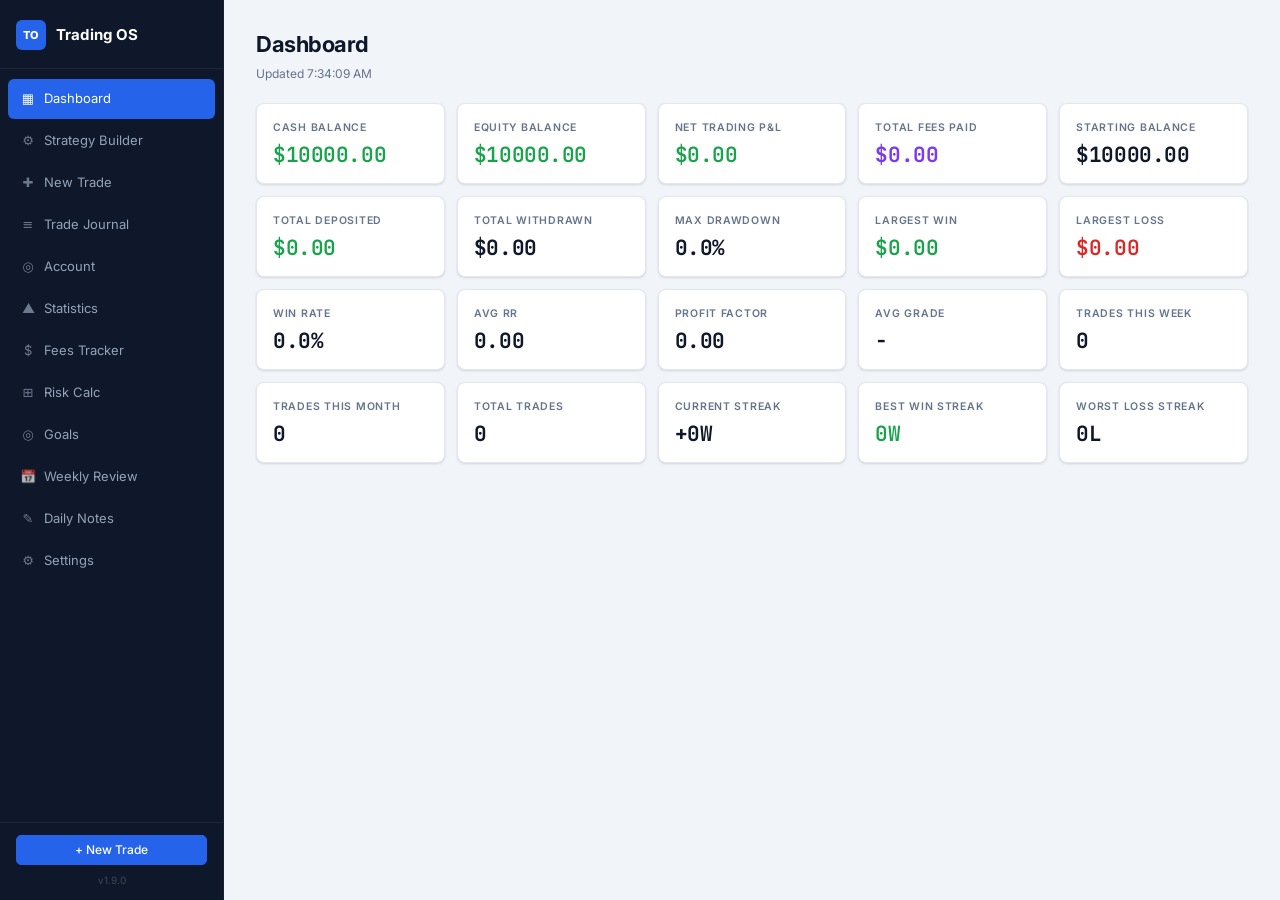
==== commit 3d48f1ef: "Version 1.9.0 - risk calculator improvements As you type in the Risk Calculator:  Every single key" ====
--- a/index.html
+++ b/index.html
@@ -3,7 +3,7 @@
 <head>
   <meta charset="UTF-8"/>
   <meta name="viewport" content="width=device-width,initial-scale=1.0"/>
-  <title>Trading OS v1.8.0</title>
+  <title>Trading OS v1.9.0</title>
   <link rel="preconnect" href="https://fonts.googleapis.com">
   <link rel="preconnect" href="https://fonts.gstatic.com" crossorigin>
   <link href="https://fonts.googleapis.com/css2?family=Inter:wght@400;500;600;700&family=JetBrains+Mono:wght@400;600&display=swap" rel="stylesheet">
@@ -143,7 +143,7 @@
     </ul>
     <div id="sidebar-footer">
       <button class="btn btn-sm btn-accent" id="btn-new-trade-quick" title="Ctrl+N">+ New Trade</button>
-      <div class="sidebar-version">v1.8.0</div>
+      <div class="sidebar-version">v1.9.0</div>
     </div>
   </nav>
 
@@ -493,8 +493,13 @@
           </div>
           <div class="form-actions" style="margin-top:14px">
             <button class="btn btn-primary" id="btn-calc-position">Calculate</button>
-            <button class="btn" id="btn-calc-to-trade">→ Send to New Trade</button>
-          </div>
+            <button class="btn btn-primary" id="btn-calc-to-trade">→ Go to New Trade</button>
+          </div>
+          <div id="calc-autofill-indicator" style="
+            margin-top:10px; font-size:12px; font-weight:600;
+            color:var(--success); opacity:0;
+            transition:opacity .3s ease;
+          ">↗ New Trade auto-filled</div>
         </div>
 
         <div class="form-section" id="calc-results-section">
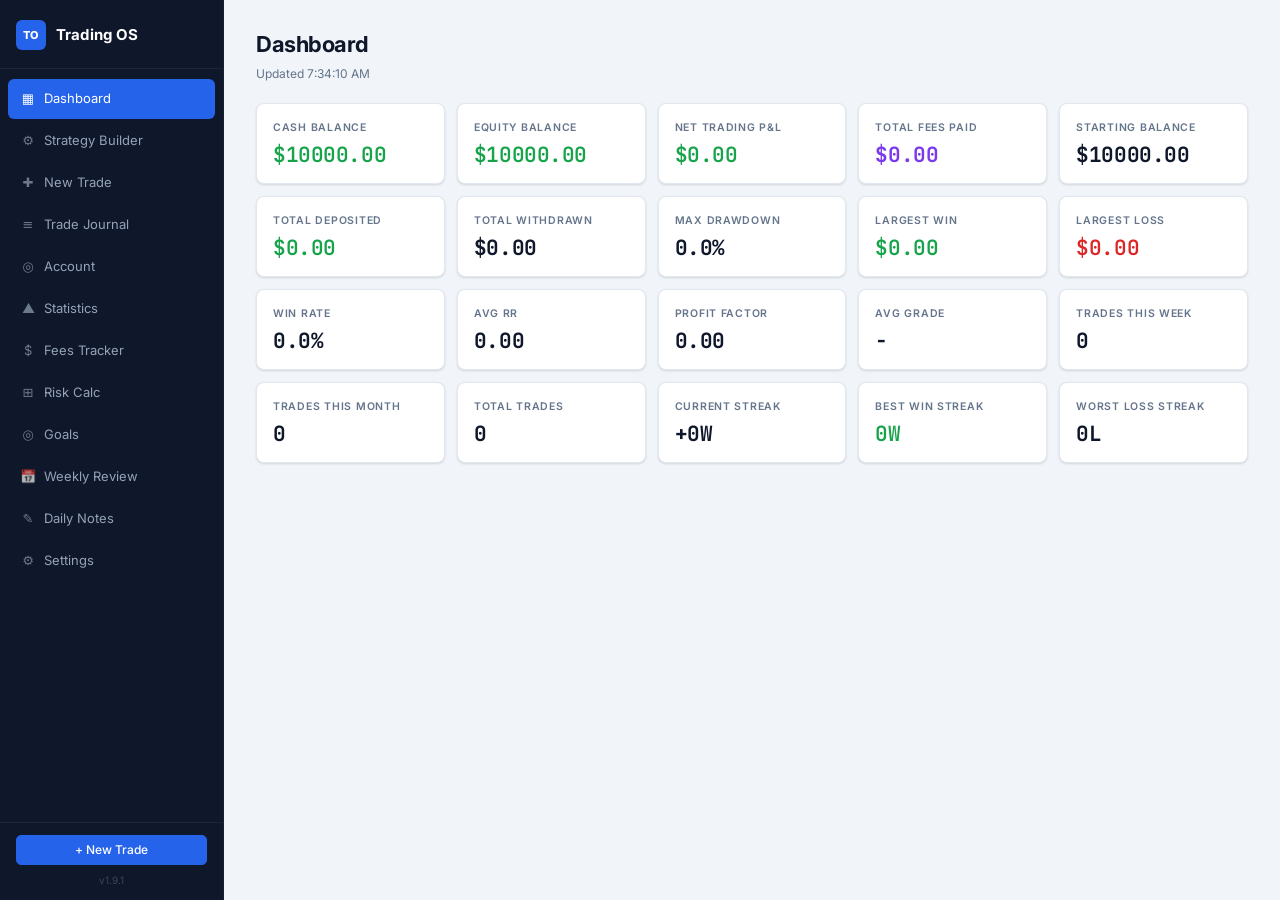
==== commit 7e0a67f4: "Version 1.9.1 Mobile overhaul — hamburger drawer:  Replaced the horizontal-scrolling bottom bar (1" ====
--- a/index.html
+++ b/index.html
@@ -3,7 +3,7 @@
 <head>
   <meta charset="UTF-8"/>
   <meta name="viewport" content="width=device-width,initial-scale=1.0"/>
-  <title>Trading OS v1.9.0</title>
+  <title>Trading OS v1.9.1</title>
   <link rel="preconnect" href="https://fonts.googleapis.com">
   <link rel="preconnect" href="https://fonts.gstatic.com" crossorigin>
   <link href="https://fonts.googleapis.com/css2?family=Inter:wght@400;500;600;700&family=JetBrains+Mono:wght@400;600&display=swap" rel="stylesheet">
@@ -14,20 +14,41 @@
 
 <div id="notification-container"></div>
 
-<!-- MOBILE BOTTOM NAV -->
+<!-- MOBILE TOP HEADER BAR -->
+<div id="mobile-header">
+  <button id="mob-menu-btn" aria-label="Open navigation menu">
+    <span class="mob-hamburger">☰</span>
+  </button>
+  <div class="mob-header-brand">
+    <div class="logo-mark-sm">TO</div>
+    <span class="mob-header-title">Trading OS</span>
+  </div>
+  <button id="mob-trade-btn" class="btn btn-sm btn-primary">+ Trade</button>
+</div>
+<!-- DRAWER BACKDROP -->
+<div id="drawer-overlay"></div>
+
+<!-- MOBILE DRAWER NAV -->
 <nav id="mobile-nav">
+  <div id="mobile-nav-header">
+    <div class="mob-nav-brand">
+      <div class="logo-mark">TO</div>
+      <span class="logo-text">Trading OS</span>
+    </div>
+    <button id="mob-drawer-close" aria-label="Close menu">✕</button>
+  </div>
   <ul id="mobile-nav-list">
     <li class="mobile-nav-item active" data-tab="dashboard">
       <span class="mob-icon">▦</span><span>Dashboard</span>
     </li>
     <li class="mobile-nav-item" data-tab="new-trade">
-      <span class="mob-icon">✚</span><span>Trade</span>
+      <span class="mob-icon">✚</span><span>New Trade</span>
     </li>
     <li class="mobile-nav-item" data-tab="journal">
-      <span class="mob-icon">≡</span><span>Journal</span>
+      <span class="mob-icon">≡</span><span>Trade Journal</span>
     </li>
     <li class="mobile-nav-item" data-tab="calculator">
-      <span class="mob-icon">⊞</span><span>Calc</span>
+      <span class="mob-icon">⊞</span><span>Risk Calc</span>
     </li>
     <li class="mobile-nav-item" data-tab="goals">
       <span class="mob-icon">◎</span><span>Goals</span>
@@ -36,19 +57,19 @@
       <span class="mob-icon">◈</span><span>Account</span>
     </li>
     <li class="mobile-nav-item" data-tab="statistics">
-      <span class="mob-icon">▲</span><span>Stats</span>
+      <span class="mob-icon">▲</span><span>Statistics</span>
     </li>
     <li class="mobile-nav-item" data-tab="fees">
-      <span class="mob-icon">$</span><span>Fees</span>
+      <span class="mob-icon">$</span><span>Fees Tracker</span>
     </li>
     <li class="mobile-nav-item" data-tab="weekly">
-      <span class="mob-icon">📅</span><span>Weekly</span>
+      <span class="mob-icon">📅</span><span>Weekly Review</span>
     </li>
     <li class="mobile-nav-item" data-tab="strategy">
-      <span class="mob-icon">⚙</span><span>Strategy</span>
+      <span class="mob-icon">⚙</span><span>Strategy Builder</span>
     </li>
     <li class="mobile-nav-item" data-tab="daily">
-      <span class="mob-icon">✎</span><span>Notes</span>
+      <span class="mob-icon">✎</span><span>Daily Notes</span>
     </li>
     <li class="mobile-nav-item" data-tab="settings">
       <span class="mob-icon">⚙</span><span>Settings</span>
@@ -143,7 +164,7 @@
     </ul>
     <div id="sidebar-footer">
       <button class="btn btn-sm btn-accent" id="btn-new-trade-quick" title="Ctrl+N">+ New Trade</button>
-      <div class="sidebar-version">v1.9.0</div>
+      <div class="sidebar-version">v1.9.1</div>
     </div>
   </nav>
 
--- a/style.css
+++ b/style.css
@@ -1,5 +1,5 @@
 /* ============================================================
-   TRADING OS v1.8.0 — style.css
+   TRADING OS v1.9.1 — style.css
    Mobile-first responsive design
    Breakpoints:
      --mob:  ≤ 600px  (phone portrait)
@@ -40,7 +40,8 @@
   --sidebar-w:   224px;
   --font-main:   'Inter', system-ui, -apple-system, sans-serif;
   --font-mono:   'JetBrains Mono', 'Fira Code', monospace;
-  --bottom-nav-h: 60px; /* mobile bottom nav height */
+  --bottom-nav-h: 60px; /* legacy — kept for compat */
+  --mob-header-h: 56px; /* mobile top header height */
 }
 
 /* ---------- DARK THEME ---------- */
@@ -190,87 +191,148 @@
 .tab-section.active { display: block; }
 
 /* ============================================================
-   MOBILE BOTTOM NAV
+   MOBILE TOP HEADER BAR
    Hidden on desktop, shown on mobile
    ============================================================ */
+#mobile-header {
+  display: none; /* shown in mobile breakpoint */
+  position: fixed;
+  top: 0; left: 0; right: 0;
+  height: var(--mob-header-h);
+  background: var(--sidebar-bg);
+  border-bottom: 1px solid rgba(255,255,255,.08);
+  z-index: 400;
+  align-items: center;
+  gap: 10px;
+  padding: 0 14px;
+}
+#mob-menu-btn {
+  background: none;
+  border: none;
+  color: #cbd5e1;
+  padding: 6px;
+  border-radius: 6px;
+  cursor: pointer;
+  flex-shrink: 0;
+  -webkit-tap-highlight-color: transparent;
+  transition: background var(--trans);
+}
+#mob-menu-btn:hover { background: rgba(255,255,255,.08); }
+.mob-hamburger { font-size: 22px; line-height: 1; display: block; }
+.mob-header-brand {
+  display: flex; align-items: center; gap: 8px; flex: 1; min-width: 0;
+}
+.logo-mark-sm {
+  width: 26px; height: 26px;
+  background: var(--accent);
+  border-radius: 5px;
+  display: flex; align-items: center; justify-content: center;
+  font-size: 10px; font-weight: 800; color: #fff;
+  letter-spacing: -.02em; flex-shrink: 0;
+}
+.mob-header-title {
+  font-weight: 700; font-size: 15px; color: #fff;
+  white-space: nowrap; overflow: hidden; text-overflow: ellipsis;
+}
+#mob-trade-btn {
+  flex-shrink: 0;
+  font-size: 12px !important;
+  padding: 6px 12px !important;
+}
+
+/* ============================================================
+   MOBILE DRAWER NAV
+   Hidden on desktop. Slides in from the left on mobile.
+   ============================================================ */
 #mobile-nav {
-  display: none;
+  display: none; /* block on mobile */
   position: fixed;
-  bottom: 0; left: 0; right: 0;
-  height: var(--bottom-nav-h);
+  top: 0; left: 0; bottom: 0;
+  width: 272px;
+  max-width: calc(100vw - 56px); /* always leave a sliver to tap-close */
   background: var(--sidebar-bg);
-  border-top: 1px solid rgba(255,255,255,.08);
-  z-index: 300;
-  overflow-x: auto;
-  overflow-y: hidden;
+  border-right: 1px solid rgba(255,255,255,.06);
+  z-index: 500;
+  overflow-y: auto;
+  overflow-x: hidden;
+  transform: translateX(-100%);
+  transition: transform .26s cubic-bezier(.4,0,.2,1);
   -webkit-overflow-scrolling: touch;
-  /* Hide scrollbar */
   scrollbar-width: none;
 }
 #mobile-nav::-webkit-scrollbar { display: none; }
+#mobile-nav.open { transform: translateX(0); }
+
+/* Drawer header (logo + close btn) */
+#mobile-nav-header {
+  display: flex; align-items: center; justify-content: space-between;
+  padding: 14px 14px 12px;
+  border-bottom: 1px solid rgba(255,255,255,.06);
+  flex-shrink: 0;
+}
+.mob-nav-brand { display: flex; align-items: center; gap: 9px; }
+#mob-drawer-close {
+  background: none; border: none;
+  color: rgba(255,255,255,.4); font-size: 18px;
+  padding: 4px 8px; border-radius: 5px; cursor: pointer;
+  transition: color var(--trans), background var(--trans);
+  -webkit-tap-highlight-color: transparent;
+}
+#mob-drawer-close:hover { color: #fff; background: rgba(255,255,255,.08); }
+
+/* Drawer nav list — vertical */
 #mobile-nav-list {
   display: flex;
-  align-items: stretch;
-  height: 100%;
-  min-width: max-content;
-  padding: 0 4px;
+  flex-direction: column;
+  padding: 8px 8px 24px;
+  gap: 2px;
 }
 .mobile-nav-item {
   display: flex;
-  flex-direction: column;
+  flex-direction: row;
   align-items: center;
-  justify-content: center;
-  gap: 3px;
-  padding: 4px 14px;
+  gap: 10px;
+  padding: 10px 12px;
   color: var(--sidebar-txt);
   cursor: pointer;
-  font-size: 10px;
+  font-size: 13.5px;
   font-weight: 500;
-  border-radius: 8px;
-  min-width: 58px;
+  border-radius: 7px;
+  min-height: 44px;
   transition: color var(--trans), background var(--trans);
   white-space: nowrap;
   -webkit-tap-highlight-color: transparent;
 }
 .mobile-nav-item .mob-icon {
-  font-size: 18px;
+  font-size: 16px;
   line-height: 1;
-}
+  width: 20px;
+  text-align: center;
+  flex-shrink: 0;
+  opacity: .7;
+}
+.mobile-nav-item:hover { background: rgba(255,255,255,.06); color: #e2e8f0; }
 .mobile-nav-item.active {
-  color: var(--accent);
-}
-.mobile-nav-item.active .mob-icon {
-  /* accent dot under icon */
-  position: relative;
-}
-.mobile-nav-item.active .mob-icon::after {
-  content: '';
-  position: absolute;
-  bottom: -3px; left: 50%;
-  transform: translateX(-50%);
-  width: 4px; height: 4px;
   background: var(--accent);
-  border-radius: 50%;
-}
-
-/* FAB — floating New Trade button on mobile */
-#mob-fab {
+  color: #fff;
+}
+.mobile-nav-item.active .mob-icon { opacity: 1; }
+
+/* Drawer backdrop overlay */
+#drawer-overlay {
   display: none;
   position: fixed;
-  bottom: calc(var(--bottom-nav-h) + 14px);
-  right: 16px;
-  width: 52px; height: 52px;
-  background: var(--accent);
-  color: #fff;
-  border: none;
-  border-radius: 50%;
-  font-size: 26px;
-  box-shadow: 0 4px 16px rgba(37,99,235,.45);
-  z-index: 290;
-  display: none;
-  align-items: center;
-  justify-content: center;
-  -webkit-tap-highlight-color: transparent;
+  inset: 0;
+  background: rgba(0,0,0,.45);
+  z-index: 490;
+  backdrop-filter: blur(2px);
+  -webkit-backdrop-filter: blur(2px);
+  opacity: 0;
+  transition: opacity .26s ease;
+}
+#drawer-overlay.active {
+  display: block;
+  opacity: 1;
 }
 
 /* ============================================================
@@ -297,13 +359,13 @@
   /* Hide desktop sidebar entirely */
   #sidebar { display: none; }
 
-  /* Show mobile bottom nav + FAB */
-  #mobile-nav { display: block; }
-  #mob-fab    { display: flex; }
-
-  /* Push content above bottom nav */
+  /* Show mobile header + drawer nav */
+  #mobile-header { display: flex; }
+  #mobile-nav    { display: block; }
+
+  /* Push content below the top header bar */
   #main-content {
-    padding: 16px 14px calc(var(--bottom-nav-h) + 16px);
+    padding: calc(var(--mob-header-h) + 16px) 14px 24px;
   }
 
   /* Page headers */
@@ -426,8 +488,8 @@
     padding: 20px 16px;
   }
 
-  /* Notifications: full width */
-  #notification-container { left: 14px; right: 14px; top: 10px; }
+  /* Notifications: full width, below mobile header */
+  #notification-container { left: 10px; right: 10px; top: calc(var(--mob-header-h) + 8px); }
   .notification { min-width: 0; max-width: 100%; font-size: 13px; }
 
   /* Calc results: 2 columns */
@@ -483,7 +545,7 @@
 
 /* ---- Small phone (≤ 480px) ---- */
 @media (max-width: 480px) {
-  #main-content { padding: 12px 10px calc(var(--bottom-nav-h) + 12px); }
+  #main-content { padding: calc(var(--mob-header-h) + 12px) 10px 20px; }
 
   .page-title { font-size: 16px; }
 
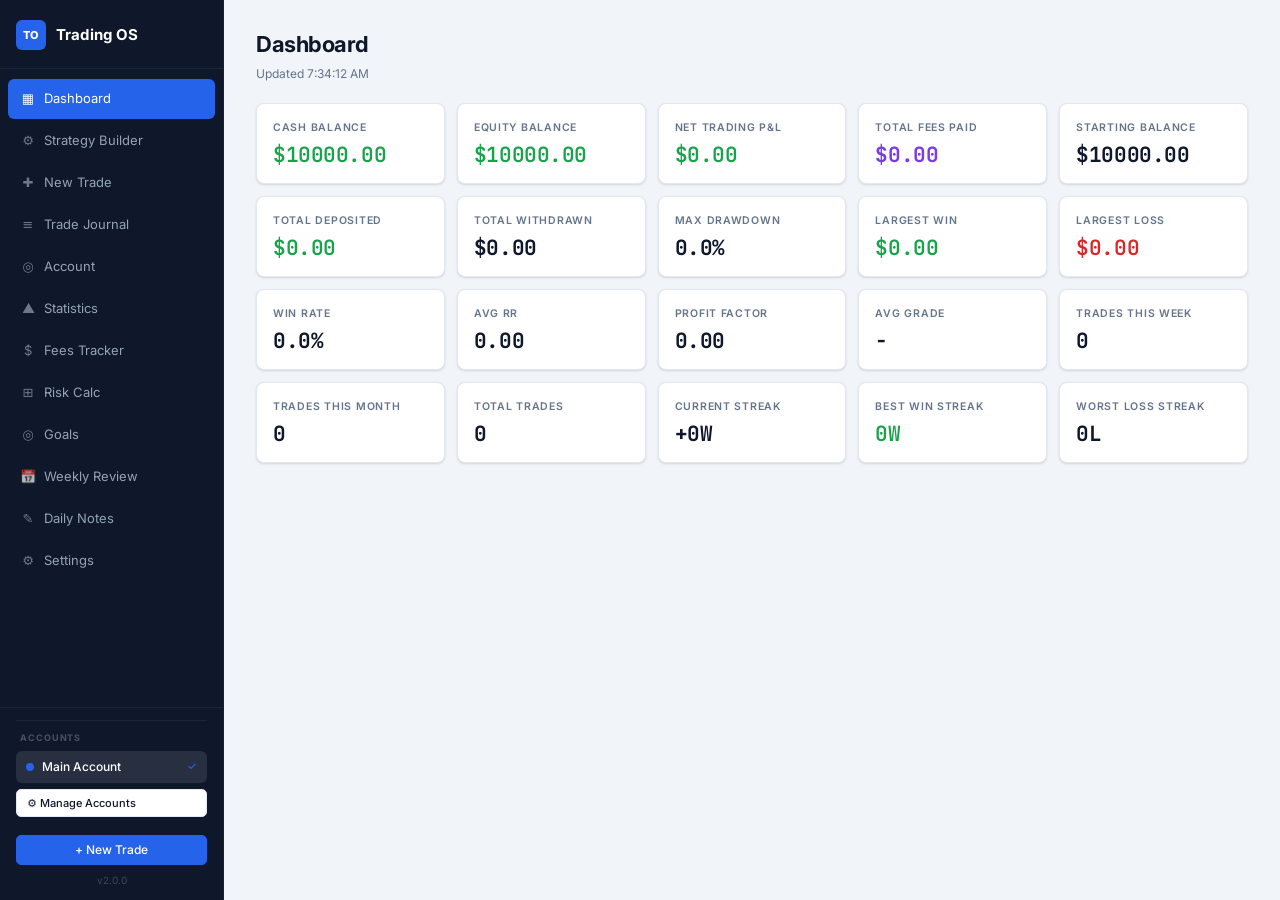
==== commit a193d11e: "Version 2.0.0 1. Multiple Accounts  A new account switcher lives at the bottom of the sidebar — ea" ====
--- a/index.html
+++ b/index.html
@@ -3,7 +3,7 @@
 <head>
   <meta charset="UTF-8"/>
   <meta name="viewport" content="width=device-width,initial-scale=1.0"/>
-  <title>Trading OS v1.9.1</title>
+  <title>Trading OS v2.0.0</title>
   <link rel="preconnect" href="https://fonts.googleapis.com">
   <link rel="preconnect" href="https://fonts.gstatic.com" crossorigin>
   <link href="https://fonts.googleapis.com/css2?family=Inter:wght@400;500;600;700&family=JetBrains+Mono:wght@400;600&display=swap" rel="stylesheet">
@@ -14,41 +14,20 @@
 
 <div id="notification-container"></div>
 
-<!-- MOBILE TOP HEADER BAR -->
-<div id="mobile-header">
-  <button id="mob-menu-btn" aria-label="Open navigation menu">
-    <span class="mob-hamburger">☰</span>
-  </button>
-  <div class="mob-header-brand">
-    <div class="logo-mark-sm">TO</div>
-    <span class="mob-header-title">Trading OS</span>
-  </div>
-  <button id="mob-trade-btn" class="btn btn-sm btn-primary">+ Trade</button>
-</div>
-<!-- DRAWER BACKDROP -->
-<div id="drawer-overlay"></div>
-
-<!-- MOBILE DRAWER NAV -->
+<!-- MOBILE BOTTOM NAV -->
 <nav id="mobile-nav">
-  <div id="mobile-nav-header">
-    <div class="mob-nav-brand">
-      <div class="logo-mark">TO</div>
-      <span class="logo-text">Trading OS</span>
-    </div>
-    <button id="mob-drawer-close" aria-label="Close menu">✕</button>
-  </div>
   <ul id="mobile-nav-list">
     <li class="mobile-nav-item active" data-tab="dashboard">
       <span class="mob-icon">▦</span><span>Dashboard</span>
     </li>
     <li class="mobile-nav-item" data-tab="new-trade">
-      <span class="mob-icon">✚</span><span>New Trade</span>
+      <span class="mob-icon">✚</span><span>Trade</span>
     </li>
     <li class="mobile-nav-item" data-tab="journal">
-      <span class="mob-icon">≡</span><span>Trade Journal</span>
+      <span class="mob-icon">≡</span><span>Journal</span>
     </li>
     <li class="mobile-nav-item" data-tab="calculator">
-      <span class="mob-icon">⊞</span><span>Risk Calc</span>
+      <span class="mob-icon">⊞</span><span>Calc</span>
     </li>
     <li class="mobile-nav-item" data-tab="goals">
       <span class="mob-icon">◎</span><span>Goals</span>
@@ -57,25 +36,41 @@
       <span class="mob-icon">◈</span><span>Account</span>
     </li>
     <li class="mobile-nav-item" data-tab="statistics">
-      <span class="mob-icon">▲</span><span>Statistics</span>
+      <span class="mob-icon">▲</span><span>Stats</span>
     </li>
     <li class="mobile-nav-item" data-tab="fees">
-      <span class="mob-icon">$</span><span>Fees Tracker</span>
+      <span class="mob-icon">$</span><span>Fees</span>
     </li>
     <li class="mobile-nav-item" data-tab="weekly">
-      <span class="mob-icon">📅</span><span>Weekly Review</span>
+      <span class="mob-icon">📅</span><span>Weekly</span>
     </li>
     <li class="mobile-nav-item" data-tab="strategy">
-      <span class="mob-icon">⚙</span><span>Strategy Builder</span>
+      <span class="mob-icon">⚙</span><span>Strategy</span>
     </li>
     <li class="mobile-nav-item" data-tab="daily">
-      <span class="mob-icon">✎</span><span>Daily Notes</span>
+      <span class="mob-icon">✎</span><span>Notes</span>
     </li>
     <li class="mobile-nav-item" data-tab="settings">
       <span class="mob-icon">⚙</span><span>Settings</span>
     </li>
   </ul>
 </nav>
+
+<!-- ACCOUNT MANAGER MODAL -->
+<div id="acct-manager-overlay" class="hidden">
+  <div id="acct-manager-box">
+    <h2 class="section-title" style="font-size:14px;margin-bottom:14px">Manage Accounts</h2>
+    <p style="font-size:12px;color:var(--text-muted);margin-bottom:14px">
+      Each account has its own trades, transactions, playbooks, settings and goals.<br/>
+      Click an account in the sidebar to switch. Changes save instantly.
+    </p>
+    <div id="acct-manager-list"></div>
+    <div style="display:flex;gap:8px;margin-top:16px;flex-wrap:wrap">
+      <button class="btn btn-primary btn-sm" id="btn-add-account">+ New Account</button>
+      <button class="btn btn-sm" id="btn-close-acct-manager">Close</button>
+    </div>
+  </div>
+</div>
 
 <!-- CONFIRM -->
 <div id="confirm-overlay" class="hidden">
@@ -163,8 +158,14 @@
       </li>
     </ul>
     <div id="sidebar-footer">
+      <!-- Account switcher -->
+      <div id="account-switcher-wrap">
+        <div class="acct-switcher-label">ACCOUNTS</div>
+        <div id="account-switcher"></div>
+        <button class="btn btn-sm" id="btn-open-acct-manager" style="width:100%;margin-top:6px;font-size:11px">⚙ Manage Accounts</button>
+      </div>
       <button class="btn btn-sm btn-accent" id="btn-new-trade-quick" title="Ctrl+N">+ New Trade</button>
-      <div class="sidebar-version">v1.9.1</div>
+      <div class="sidebar-version">v2.0.0</div>
     </div>
   </nav>
 
--- a/style.css
+++ b/style.css
@@ -1,5 +1,5 @@
 /* ============================================================
-   TRADING OS v1.9.1 — style.css
+   TRADING OS v1.8.0 — style.css
    Mobile-first responsive design
    Breakpoints:
      --mob:  ≤ 600px  (phone portrait)
@@ -40,8 +40,7 @@
   --sidebar-w:   224px;
   --font-main:   'Inter', system-ui, -apple-system, sans-serif;
   --font-mono:   'JetBrains Mono', 'Fira Code', monospace;
-  --bottom-nav-h: 60px; /* legacy — kept for compat */
-  --mob-header-h: 56px; /* mobile top header height */
+  --bottom-nav-h: 60px; /* mobile bottom nav height */
 }
 
 /* ---------- DARK THEME ---------- */
@@ -191,148 +190,87 @@
 .tab-section.active { display: block; }
 
 /* ============================================================
-   MOBILE TOP HEADER BAR
+   MOBILE BOTTOM NAV
    Hidden on desktop, shown on mobile
    ============================================================ */
-#mobile-header {
-  display: none; /* shown in mobile breakpoint */
+#mobile-nav {
+  display: none;
   position: fixed;
-  top: 0; left: 0; right: 0;
-  height: var(--mob-header-h);
+  bottom: 0; left: 0; right: 0;
+  height: var(--bottom-nav-h);
   background: var(--sidebar-bg);
-  border-bottom: 1px solid rgba(255,255,255,.08);
-  z-index: 400;
-  align-items: center;
-  gap: 10px;
-  padding: 0 14px;
-}
-#mob-menu-btn {
-  background: none;
-  border: none;
-  color: #cbd5e1;
-  padding: 6px;
-  border-radius: 6px;
-  cursor: pointer;
-  flex-shrink: 0;
-  -webkit-tap-highlight-color: transparent;
-  transition: background var(--trans);
-}
-#mob-menu-btn:hover { background: rgba(255,255,255,.08); }
-.mob-hamburger { font-size: 22px; line-height: 1; display: block; }
-.mob-header-brand {
-  display: flex; align-items: center; gap: 8px; flex: 1; min-width: 0;
-}
-.logo-mark-sm {
-  width: 26px; height: 26px;
-  background: var(--accent);
-  border-radius: 5px;
-  display: flex; align-items: center; justify-content: center;
-  font-size: 10px; font-weight: 800; color: #fff;
-  letter-spacing: -.02em; flex-shrink: 0;
-}
-.mob-header-title {
-  font-weight: 700; font-size: 15px; color: #fff;
-  white-space: nowrap; overflow: hidden; text-overflow: ellipsis;
-}
-#mob-trade-btn {
-  flex-shrink: 0;
-  font-size: 12px !important;
-  padding: 6px 12px !important;
-}
-
-/* ============================================================
-   MOBILE DRAWER NAV
-   Hidden on desktop. Slides in from the left on mobile.
-   ============================================================ */
-#mobile-nav {
-  display: none; /* block on mobile */
-  position: fixed;
-  top: 0; left: 0; bottom: 0;
-  width: 272px;
-  max-width: calc(100vw - 56px); /* always leave a sliver to tap-close */
-  background: var(--sidebar-bg);
-  border-right: 1px solid rgba(255,255,255,.06);
-  z-index: 500;
-  overflow-y: auto;
-  overflow-x: hidden;
-  transform: translateX(-100%);
-  transition: transform .26s cubic-bezier(.4,0,.2,1);
+  border-top: 1px solid rgba(255,255,255,.08);
+  z-index: 300;
+  overflow-x: auto;
+  overflow-y: hidden;
   -webkit-overflow-scrolling: touch;
+  /* Hide scrollbar */
   scrollbar-width: none;
 }
 #mobile-nav::-webkit-scrollbar { display: none; }
-#mobile-nav.open { transform: translateX(0); }
-
-/* Drawer header (logo + close btn) */
-#mobile-nav-header {
-  display: flex; align-items: center; justify-content: space-between;
-  padding: 14px 14px 12px;
-  border-bottom: 1px solid rgba(255,255,255,.06);
-  flex-shrink: 0;
-}
-.mob-nav-brand { display: flex; align-items: center; gap: 9px; }
-#mob-drawer-close {
-  background: none; border: none;
-  color: rgba(255,255,255,.4); font-size: 18px;
-  padding: 4px 8px; border-radius: 5px; cursor: pointer;
-  transition: color var(--trans), background var(--trans);
-  -webkit-tap-highlight-color: transparent;
-}
-#mob-drawer-close:hover { color: #fff; background: rgba(255,255,255,.08); }
-
-/* Drawer nav list — vertical */
 #mobile-nav-list {
   display: flex;
-  flex-direction: column;
-  padding: 8px 8px 24px;
-  gap: 2px;
+  align-items: stretch;
+  height: 100%;
+  min-width: max-content;
+  padding: 0 4px;
 }
 .mobile-nav-item {
   display: flex;
-  flex-direction: row;
+  flex-direction: column;
   align-items: center;
-  gap: 10px;
-  padding: 10px 12px;
+  justify-content: center;
+  gap: 3px;
+  padding: 4px 14px;
   color: var(--sidebar-txt);
   cursor: pointer;
-  font-size: 13.5px;
+  font-size: 10px;
   font-weight: 500;
-  border-radius: 7px;
-  min-height: 44px;
+  border-radius: 8px;
+  min-width: 58px;
   transition: color var(--trans), background var(--trans);
   white-space: nowrap;
   -webkit-tap-highlight-color: transparent;
 }
 .mobile-nav-item .mob-icon {
-  font-size: 16px;
+  font-size: 18px;
   line-height: 1;
-  width: 20px;
-  text-align: center;
-  flex-shrink: 0;
-  opacity: .7;
-}
-.mobile-nav-item:hover { background: rgba(255,255,255,.06); color: #e2e8f0; }
+}
 .mobile-nav-item.active {
+  color: var(--accent);
+}
+.mobile-nav-item.active .mob-icon {
+  /* accent dot under icon */
+  position: relative;
+}
+.mobile-nav-item.active .mob-icon::after {
+  content: '';
+  position: absolute;
+  bottom: -3px; left: 50%;
+  transform: translateX(-50%);
+  width: 4px; height: 4px;
+  background: var(--accent);
+  border-radius: 50%;
+}
+
+/* FAB — floating New Trade button on mobile */
+#mob-fab {
+  display: none;
+  position: fixed;
+  bottom: calc(var(--bottom-nav-h) + 14px);
+  right: 16px;
+  width: 52px; height: 52px;
   background: var(--accent);
   color: #fff;
-}
-.mobile-nav-item.active .mob-icon { opacity: 1; }
-
-/* Drawer backdrop overlay */
-#drawer-overlay {
+  border: none;
+  border-radius: 50%;
+  font-size: 26px;
+  box-shadow: 0 4px 16px rgba(37,99,235,.45);
+  z-index: 290;
   display: none;
-  position: fixed;
-  inset: 0;
-  background: rgba(0,0,0,.45);
-  z-index: 490;
-  backdrop-filter: blur(2px);
-  -webkit-backdrop-filter: blur(2px);
-  opacity: 0;
-  transition: opacity .26s ease;
-}
-#drawer-overlay.active {
-  display: block;
-  opacity: 1;
+  align-items: center;
+  justify-content: center;
+  -webkit-tap-highlight-color: transparent;
 }
 
 /* ============================================================
@@ -359,13 +297,13 @@
   /* Hide desktop sidebar entirely */
   #sidebar { display: none; }
 
-  /* Show mobile header + drawer nav */
-  #mobile-header { display: flex; }
-  #mobile-nav    { display: block; }
-
-  /* Push content below the top header bar */
+  /* Show mobile bottom nav + FAB */
+  #mobile-nav { display: block; }
+  #mob-fab    { display: flex; }
+
+  /* Push content above bottom nav */
   #main-content {
-    padding: calc(var(--mob-header-h) + 16px) 14px 24px;
+    padding: 16px 14px calc(var(--bottom-nav-h) + 16px);
   }
 
   /* Page headers */
@@ -488,8 +426,8 @@
     padding: 20px 16px;
   }
 
-  /* Notifications: full width, below mobile header */
-  #notification-container { left: 10px; right: 10px; top: calc(var(--mob-header-h) + 8px); }
+  /* Notifications: full width */
+  #notification-container { left: 14px; right: 14px; top: 10px; }
   .notification { min-width: 0; max-width: 100%; font-size: 13px; }
 
   /* Calc results: 2 columns */
@@ -545,7 +483,7 @@
 
 /* ---- Small phone (≤ 480px) ---- */
 @media (max-width: 480px) {
-  #main-content { padding: calc(var(--mob-header-h) + 12px) 10px 20px; }
+  #main-content { padding: 12px 10px calc(var(--bottom-nav-h) + 12px); }
 
   .page-title { font-size: 16px; }
 
@@ -1204,3 +1142,117 @@
   border-radius: var(--radius-sm); padding: 12px 14px;
   font-size: 13px; line-height: 1.6;
 }
+
+/* ============================================================
+   v2.0.0 — MULTI-ACCOUNT + DRAG REORDER
+   ============================================================ */
+
+/* ---- Account switcher in sidebar ---- */
+#account-switcher-wrap {
+  border-top: 1px solid rgba(255,255,255,.06);
+  padding-top: 10px;
+  margin-bottom: 10px;
+}
+.acct-switcher-label {
+  font-size: 9px; font-weight: 700;
+  letter-spacing: .1em; color: rgba(255,255,255,.25);
+  padding: 0 4px 6px;
+}
+#account-switcher { display: flex; flex-direction: column; gap: 2px; }
+.acct-switch-item {
+  display: flex; align-items: center; gap: 8px;
+  padding: 7px 10px; border-radius: 6px;
+  cursor: pointer; font-size: 12px; font-weight: 500;
+  color: var(--sidebar-txt);
+  transition: background var(--trans), color var(--trans);
+  -webkit-tap-highlight-color: transparent;
+}
+.acct-switch-item:hover  { background: rgba(255,255,255,.06); color: #e2e8f0; }
+.acct-switch-item.active { background: rgba(255,255,255,.10); color: #fff; }
+.acct-dot {
+  width: 8px; height: 8px;
+  border-radius: 50%; flex-shrink: 0;
+}
+.acct-switch-name { flex: 1; overflow: hidden; text-overflow: ellipsis; white-space: nowrap; }
+.acct-active-tick { font-size: 11px; color: var(--accent); flex-shrink: 0; }
+
+/* ---- Account manager modal ---- */
+#acct-manager-overlay {
+  position: fixed; inset: 0;
+  background: rgba(0,0,0,.55);
+  display: flex; align-items: center; justify-content: center;
+  z-index: 9995; backdrop-filter: blur(4px); padding: 16px;
+}
+#acct-manager-overlay.hidden { display: none; }
+#acct-manager-box {
+  background: var(--surface); border: 1px solid var(--border);
+  border-radius: var(--radius); padding: 26px;
+  width: 100%; max-width: 520px;
+  box-shadow: 0 20px 60px rgba(0,0,0,.3);
+  max-height: calc(100dvh - 60px); overflow-y: auto;
+}
+.acct-manager-row {
+  display: flex; align-items: center; gap: 8px;
+  padding: 8px 0; border-bottom: 1px solid var(--border);
+  flex-wrap: wrap;
+}
+.acct-manager-row:last-child { border-bottom: none; }
+.acct-color-pick {
+  width: 32px; height: 32px; min-height: 32px;
+  padding: 2px; border-radius: 6px;
+  border: 1px solid var(--border); cursor: pointer;
+  flex-shrink: 0;
+}
+.acct-name-inp {
+  flex: 1; min-width: 140px;
+  font-size: 13px; font-weight: 500;
+}
+.acct-badge {
+  font-size: 11px; color: var(--text-muted);
+  background: var(--surface2); border: 1px solid var(--border);
+  padding: 2px 8px; border-radius: 99px; white-space: nowrap;
+}
+
+/* ---- Drag handles ---- */
+.drag-handle {
+  cursor: grab; color: var(--text-muted);
+  font-size: 16px; line-height: 1;
+  padding: 0 6px 0 2px; flex-shrink: 0;
+  opacity: .45;
+  transition: opacity var(--trans);
+  user-select: none;
+  -webkit-user-select: none;
+}
+.drag-handle:hover { opacity: 1; color: var(--accent); }
+.drag-handle:active { cursor: grabbing; }
+.rule-drag-handle { font-size: 14px; }
+
+/* ---- Drag states ---- */
+.drag-ghost {
+  opacity: .35;
+  outline: 2px dashed var(--accent);
+  border-radius: var(--radius);
+}
+.drag-over-cat {
+  outline: 2px solid var(--accent);
+  background: var(--accent-soft);
+  border-radius: var(--radius);
+}
+.drag-over-rule {
+  outline: 2px solid var(--accent);
+  border-radius: var(--radius-sm);
+  background: var(--accent-soft);
+}
+
+/* ---- Strategy rule row: accommodate drag handle ---- */
+.strategy-rule {
+  grid-template-columns: 20px 1fr 1fr auto auto 40px auto !important;
+}
+
+/* ---- Mobile: account switcher stacks ---- */
+@media (max-width: 768px) {
+  #account-switcher-wrap { display: none; } /* accessed via manage accounts in settings on mobile */
+  #acct-manager-box { padding: 18px 14px; }
+  .acct-manager-row { gap: 6px; }
+  .acct-name-inp { min-width: 100px; }
+}
